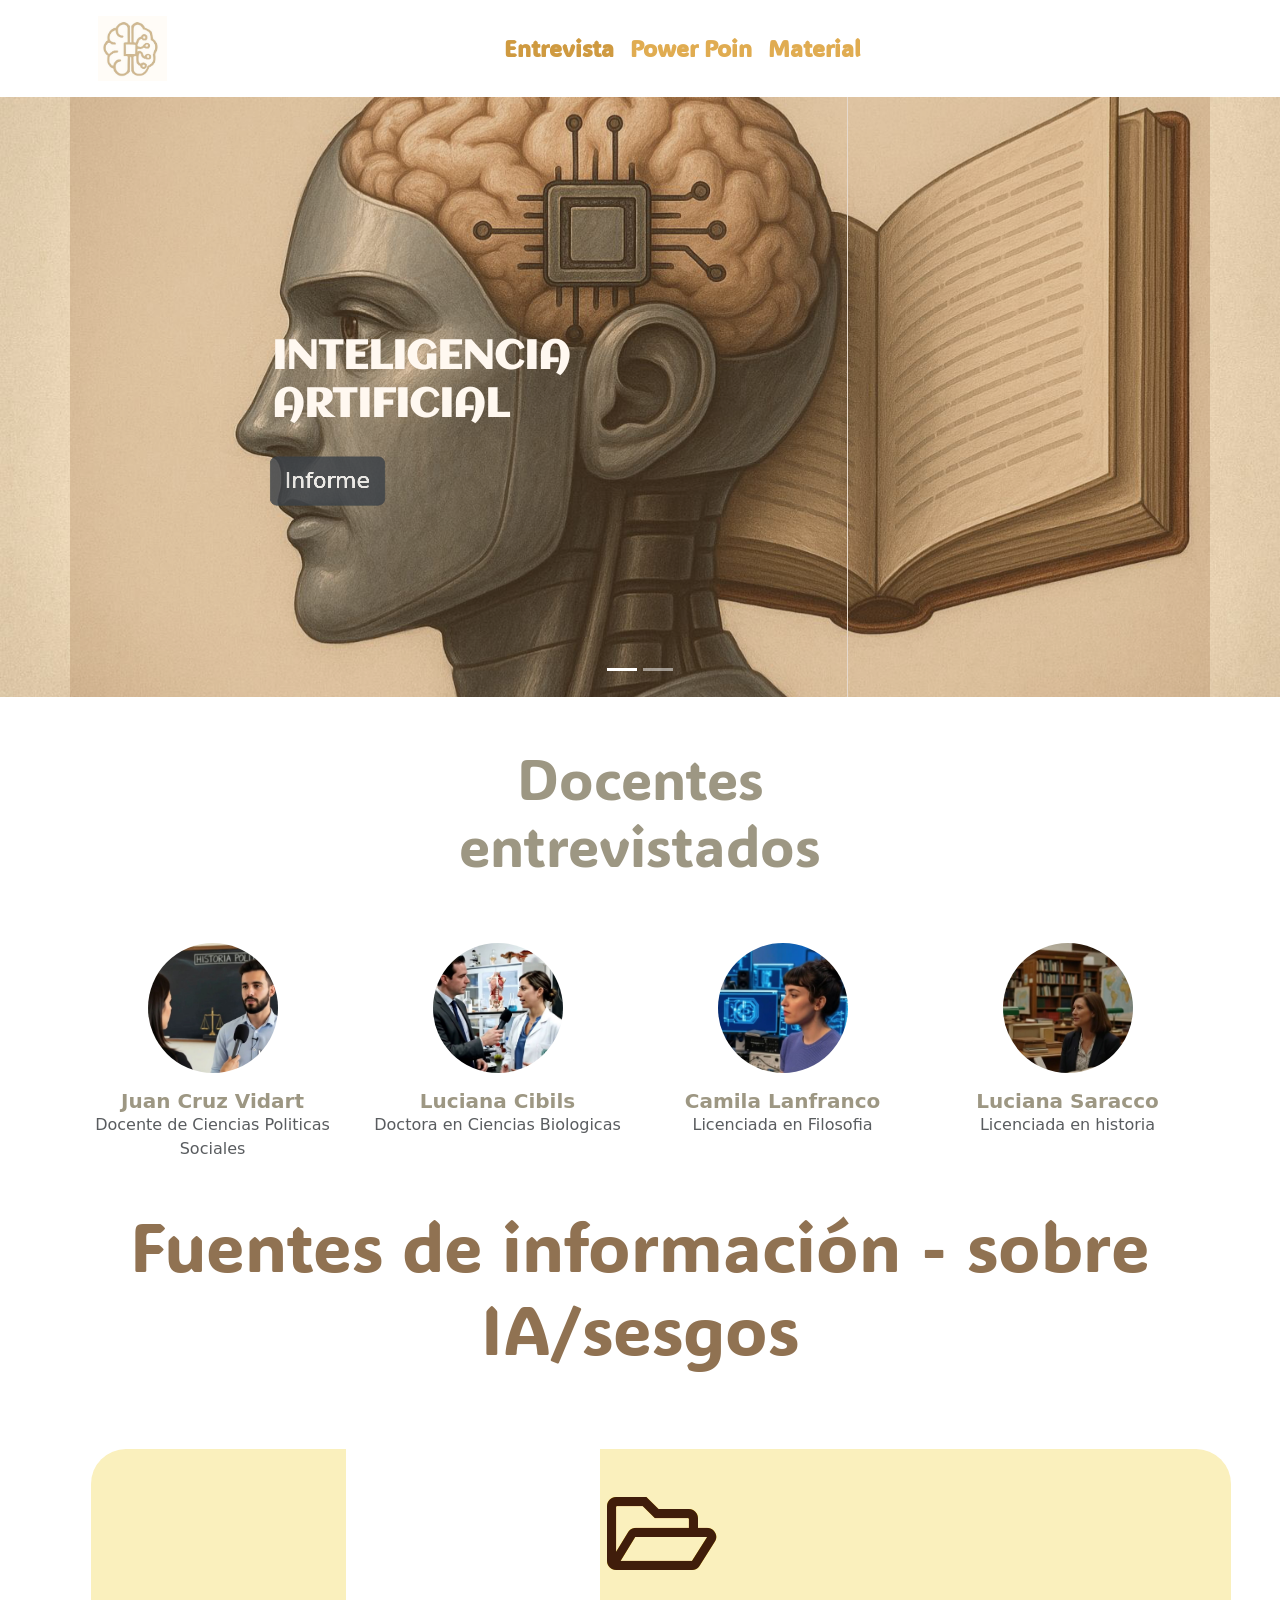
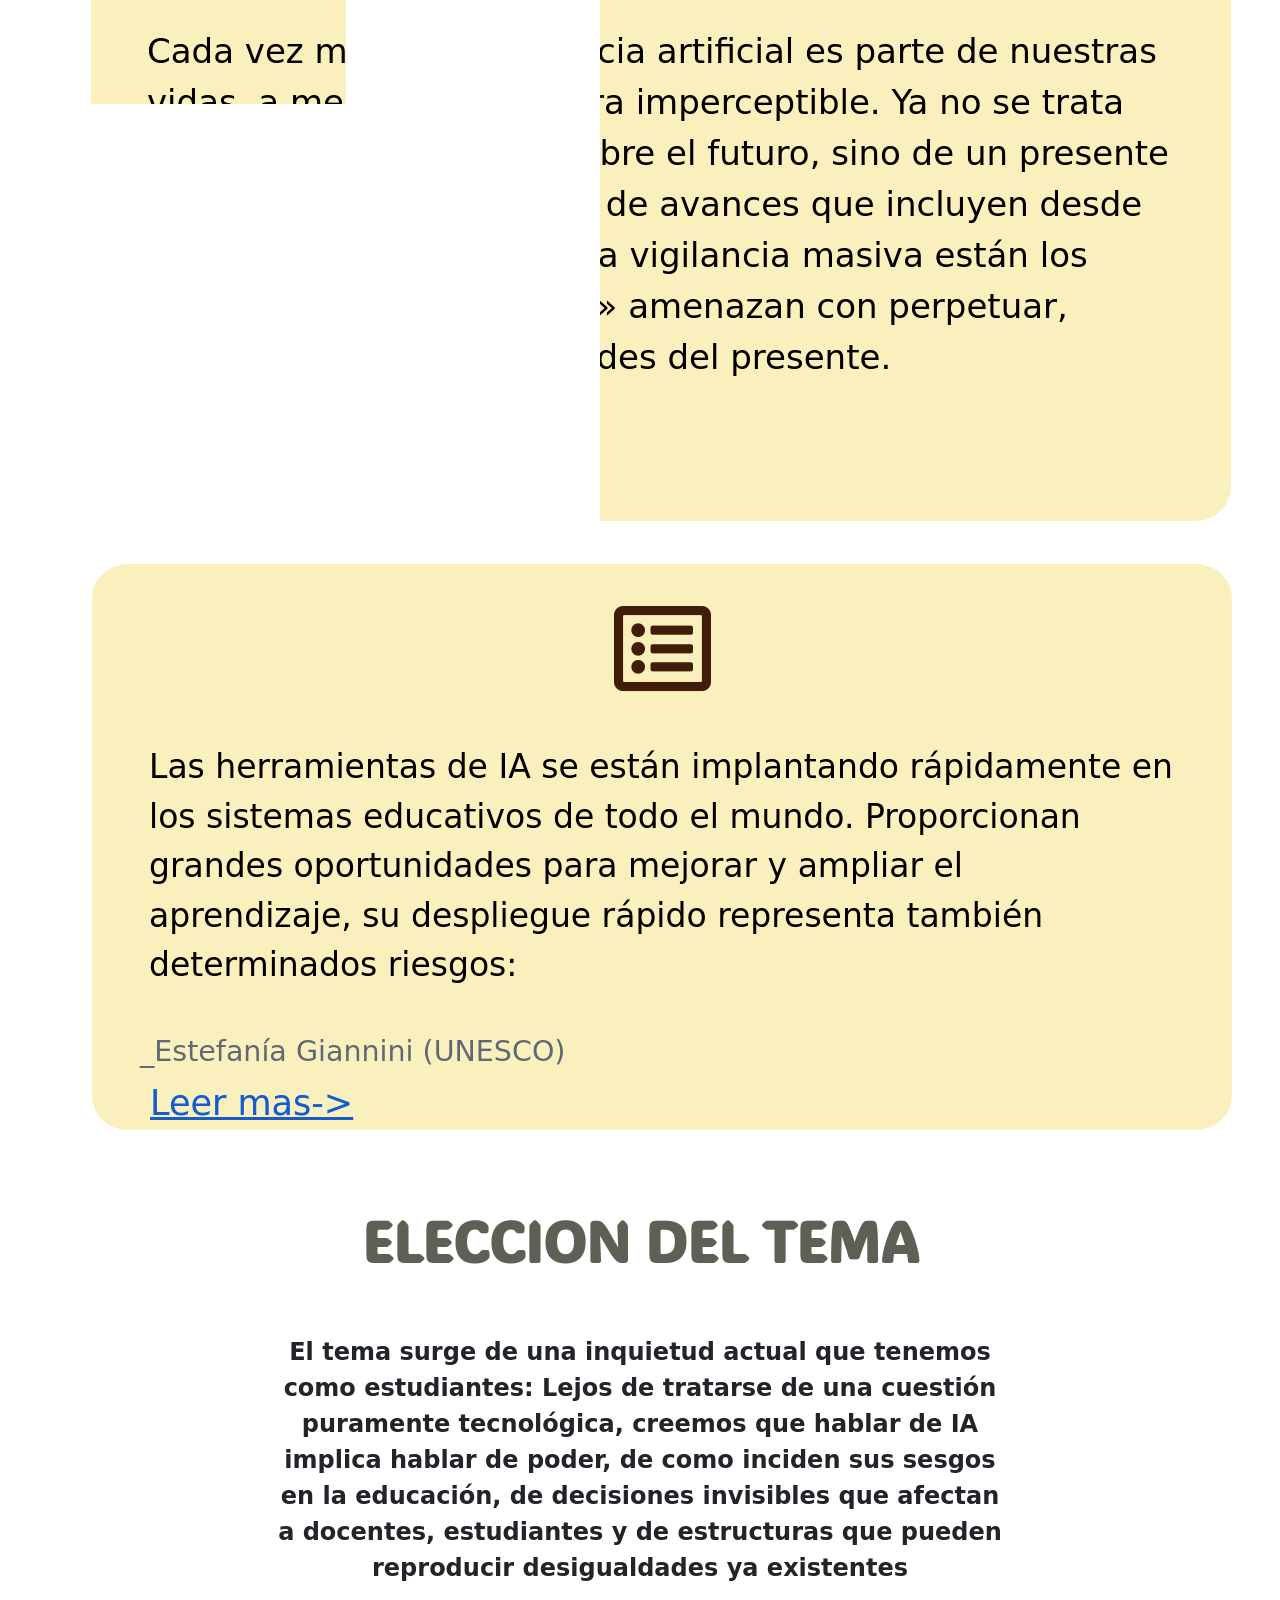
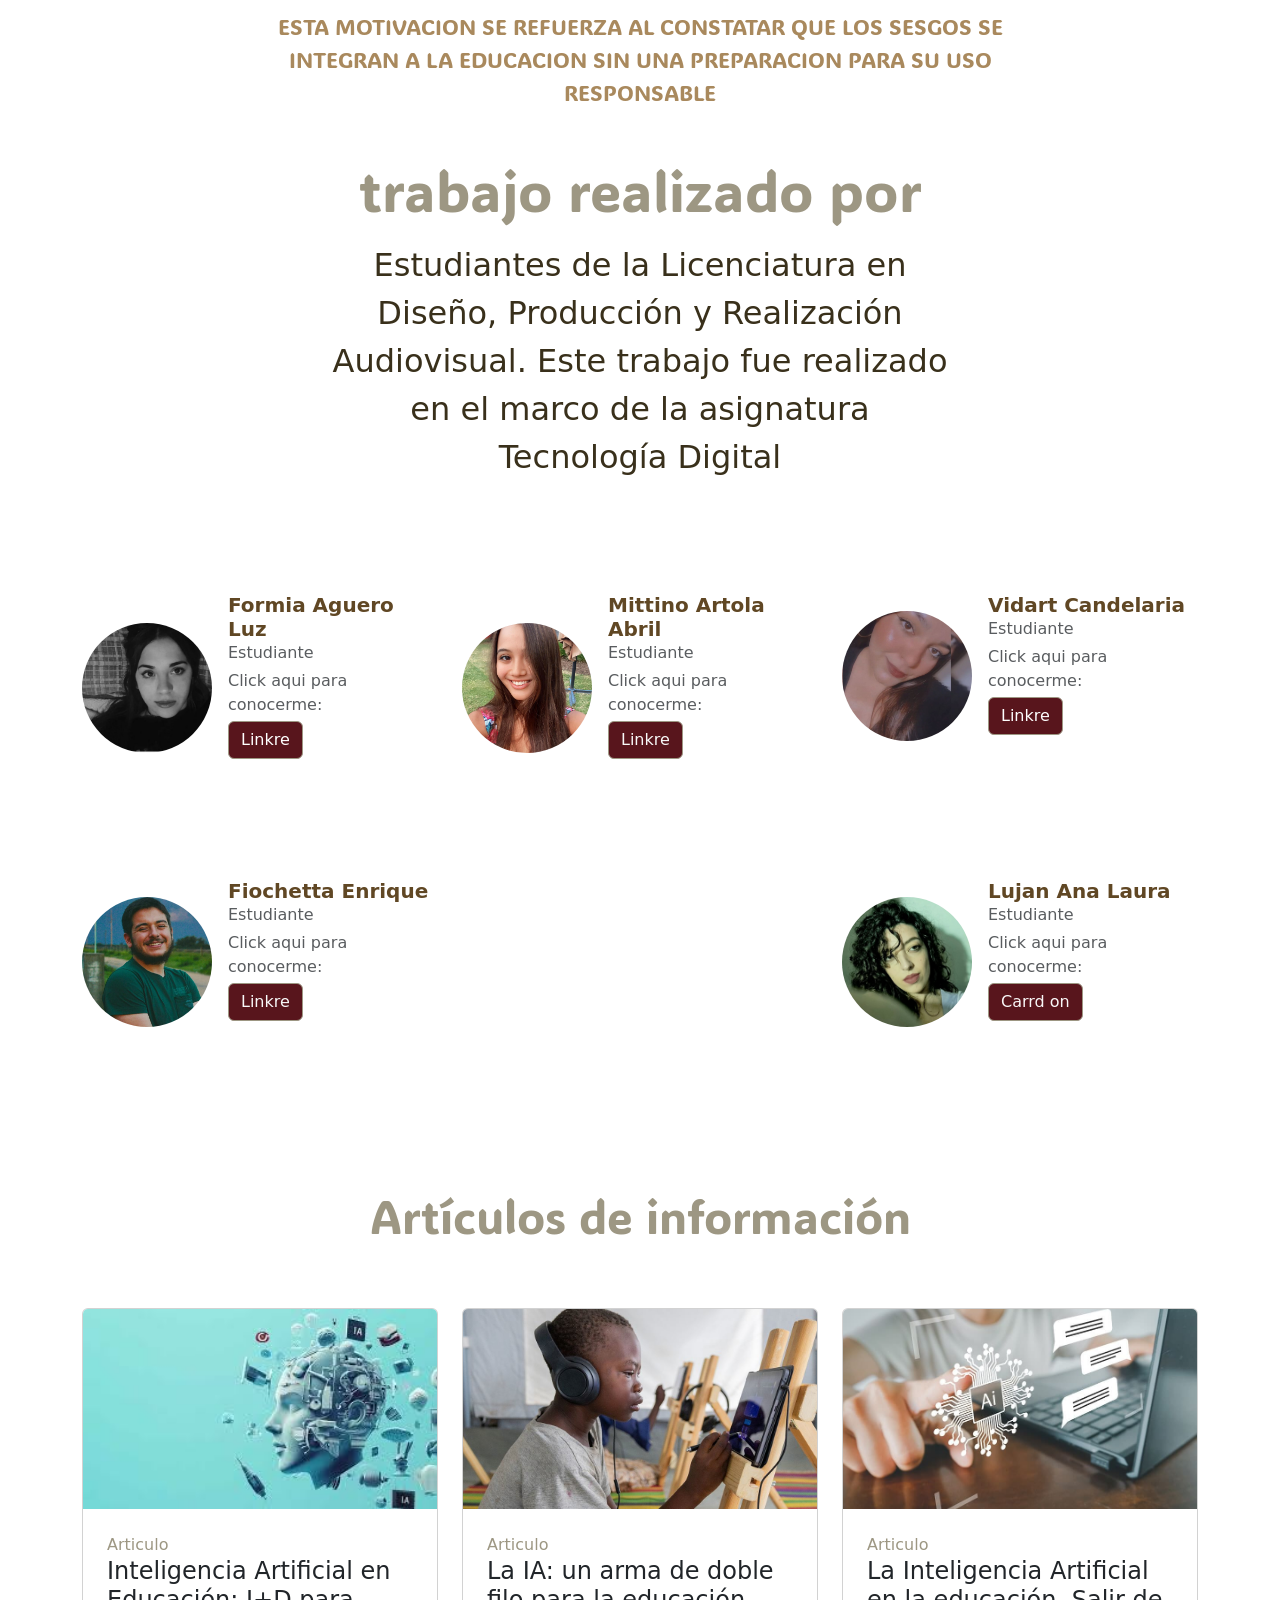
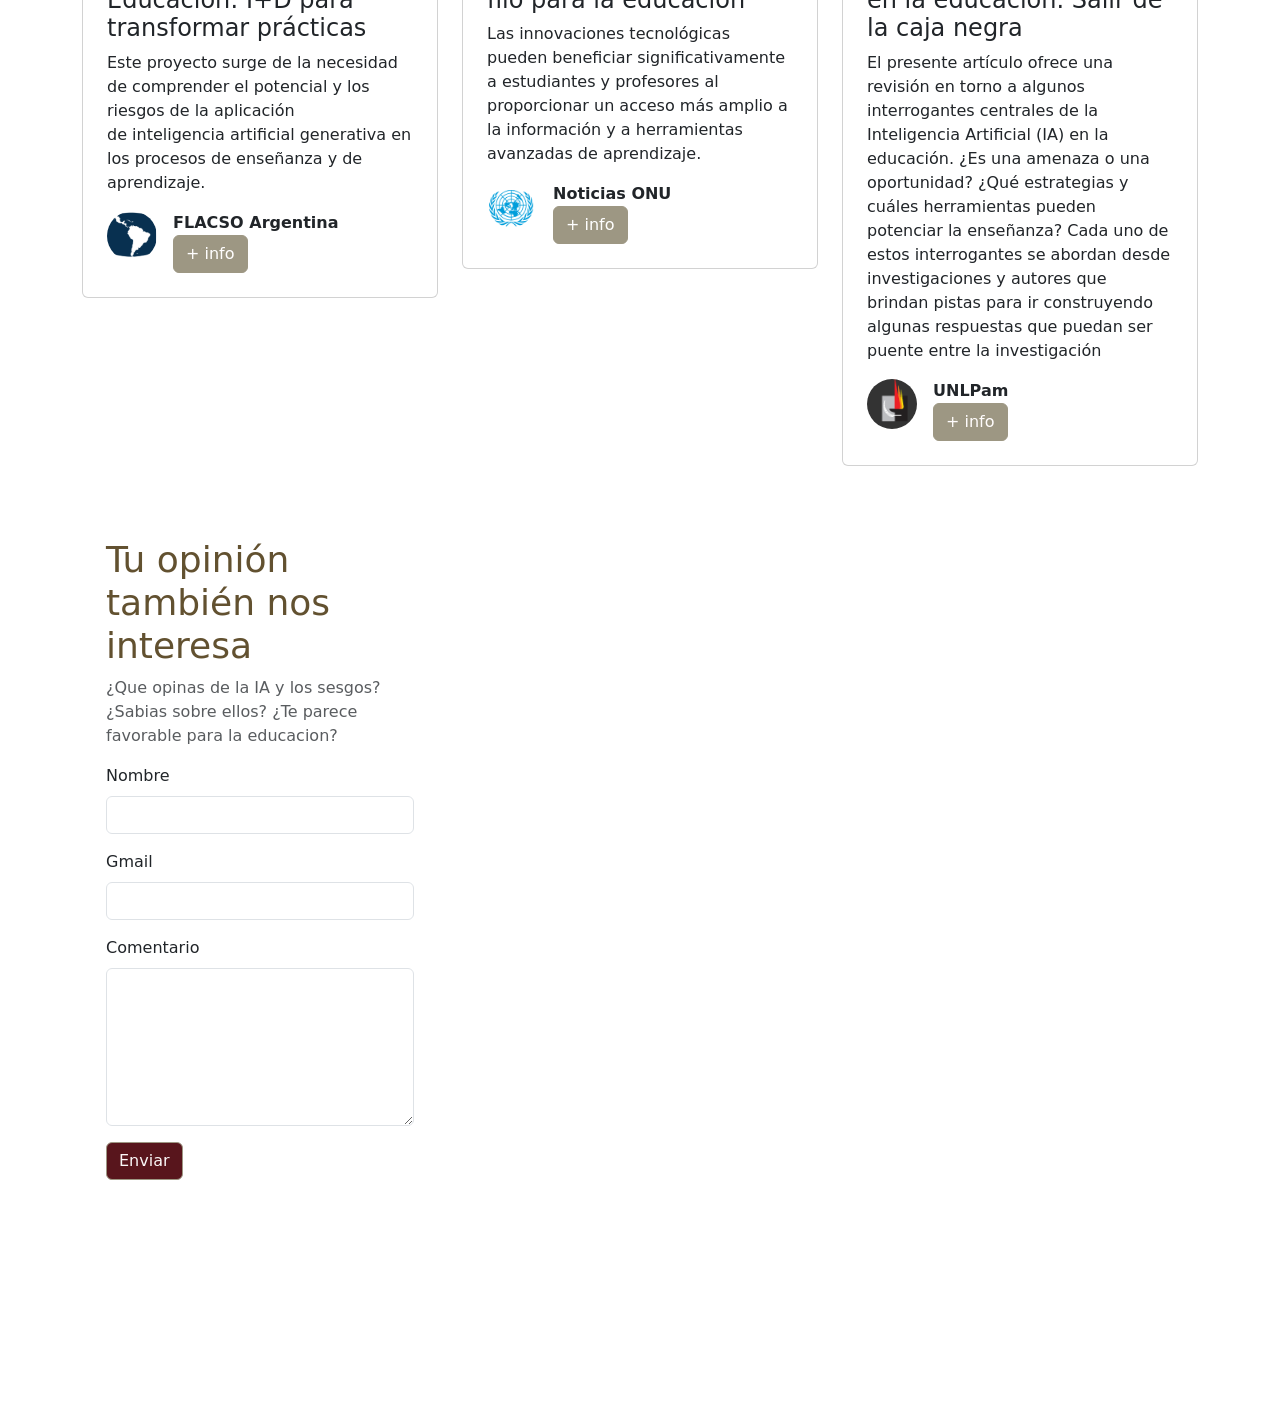
==== index.html @ 2b7a81f4 "Pre entrega 08-09" ====
<!DOCTYPE html>
<html data-bs-theme="light" lang="en" data-bss-forced-theme="light">

<head>
    <meta charset="utf-8">
    <meta name="viewport" content="width=device-width, initial-scale=1.0, shrink-to-fit=no">
    <title>TP FINAL 2</title>
    <link rel="stylesheet" href="assets/bootstrap/css/bootstrap.min.css">
    <link rel="stylesheet" href="https://fonts.googleapis.com/css?family=Aclonica&amp;display=swap">
    <link rel="stylesheet" href="https://fonts.googleapis.com/css?family=Acme&amp;display=swap">
    <link rel="stylesheet" href="https://fonts.googleapis.com/css?family=ADLaM+Display&amp;display=swap">
    <link rel="stylesheet" href="assets/css/Font%20Awesome%205%20Brands.css">
    <link rel="stylesheet" href="assets/css/Font%20Awesome%205%20Free.css">
    <link rel="stylesheet" href="assets/css/Ionicons.css">
    <link rel="stylesheet" href="assets/fonts/fontawesome-all.min.css">
    <link rel="stylesheet" href="assets/css/Hero-Carousel-images.css">
    <link rel="stylesheet" href="assets/css/Navbar-Centered-Links-icons.css">
    <link rel="stylesheet" href="assets/css/Responsive-YouTube-Video-Section-Dark-Centered.css">
    <link rel="stylesheet" href="assets/css/bootstrap/css/bootstrap.min.css">
    <link rel="stylesheet" href="assets/css/fonts/ionicons.min.css">
    <link rel="stylesheet" href="assets/css/css/bs-theme-overrides.css">
    <link rel="stylesheet" href="assets/css/css/Hero-Carousel-images.css">
    <link rel="stylesheet" href="assets/css/css/Navbar-Right-Links-Dark-icons.css">
    <link rel="stylesheet" href="assets/css/css/Responsive-YouTube-Video-Section-Dark-Centered.css">
    <link rel="stylesheet" href="assets/css/fonts/fontawesome-all.min.css">
    <link rel="stylesheet" href="assets/css/Responsive-Youtube-Embed.css">
    <link rel="stylesheet" href="assets/css/Video-Responsive-YouTube-Video-Responsive.css">
</head>

<body>
    <nav class="navbar navbar-expand-md bg-body py-3">
        <div class="container"><a class="navbar-brand d-flex align-items-center" href="#"></a><button data-bs-toggle="collapse" data-bs-target="#navcol-3" class="navbar-toggler"><span class="visually-hidden">Toggle navigation</span><span class="navbar-toggler-icon"></span></button>
            <div class="collapse navbar-collapse" id="navcol-3" style="font-size:23px;"><img src="assets/img/WhatsApp%20Image%202025-07-25%20at%2012.48.37%20AM.jpeg" width="69" height="65">
                <ul class="navbar-nav mx-auto">
                    <li class="nav-item"></li>
                    <li class="nav-item"><a class="nav-link active" href="entrevista.html"><span style="color: rgb(207, 154, 64);font-family: 'ADLaM Display', serif;font-weight: bold;">Entrevista</span></a></li>
                    <li class="nav-item"><a class="nav-link" href="pagina02.html"><span style="color: rgb(224, 172, 81);background-color: rgba(228, 198, 147, 0);font-family: 'ADLaM Display', serif;font-weight: bold;font-size: 23px;">Power Poin</span></a></li>
                    <li class="nav-item"><a class="nav-link" href="pagina01.html"><span style="color: rgb(224, 172, 81);font-family: 'ADLaM Display', serif;font-weight: bold;">Material</span></a></li>
                </ul>
            </div>
        </div>
    </nav>
    <div class="carousel slide" data-bs-ride="carousel" id="carousel-1" style="height:600px;">
        <div class="carousel-inner h-100">
            <div class="carousel-item active h-100"><img class="w-100 d-block w-100 position-absolute h-100 fit-cover" alt="Slide Image" src="assets/img/AAAAAAAAAAAAAAAAAAAAAAAAAAAAA.jpg" style="z-index:-1;">
                <div class="container d-flex flex-column justify-content-center h-100" style="background: rgba(164,117,73,0.27);">
                    <div class="row">
                        <div class="col-md-6 col-xl-4 offset-md-2">
                            <div style="max-width:350px;">
                                <h1 class="display-1 text-uppercase fs-1 fw-bold" style="font-family:Aclonica, sans-serif;font-size:224.88px;width:372px;height:159px;"><br><span style="color:rgb(255, 248, 240);background-color:rgba(69, 46, 45, 0);">INTELIGENCIA ARTIFICIAL</span><br><br></h1><a class="btn btn-dark btn-lg me-2" role="button" href="https://docs.google.com/document/d/1OLNBFLNMv1y5lXxxuSf7ExY5I4pGsrUJT5x9ySaEgMQ/edit?usp=sharing" style="opacity:0.81;filter:brightness(175%);transform:translate(-10px) scale(0.88) skew(0deg);font-size:25px;">Informe</a>
                            </div>
                        </div>
                    </div>
                </div>
            </div>
            <div class="carousel-item h-100"><img class="w-100 d-block w-100 position-absolute h-100 fit-cover" alt="Slide Image" src="assets/img/3a2e9f79-8401-4eeb-bc09-cd34355a4d37.jpg" style="z-index:-1;">
                <div class="container d-flex flex-column justify-content-center h-100">
                    <div class="row">
                        <div class="col-md-6 col-xl-4 offset-md-2">
                            <div style="max-width:350px;">
                                <p class="my-3"></p>
                            </div>
                        </div>
                    </div>
                    <section class="py-4 py-xl-5">
                        <div class="container">
                            <div class="text-center p-4 p-lg-5">
                                <h1 class="fw-bold mb-4"></h1>
                            </div>
                        </div>
                    </section>
                </div>
            </div>
        </div>
        <div><a class="carousel-control-prev" href="#carousel-1" role="button" data-bs-slide="prev"><span></span><span class="visually-hidden">Previous</span></a><a class="carousel-control-next" href="#carousel-1" role="button" data-bs-slide="next"><span></span><span class="visually-hidden">Next</span></a></div>
        <div class="carousel-indicators"><button type="button" data-bs-target="#carousel-1" data-bs-slide-to="0" class="active"></button> <button type="button" data-bs-target="#carousel-1" data-bs-slide-to="1"></button></div>
    </div>
    <div class="container py-4 py-xl-5">
        <div class="row mb-4 mb-lg-5">
            <div class="col-md-8 col-xl-6 text-center mx-auto">
                <h2 style="font-size:43px;font-family:'ADLaM Display', serif;"><span style="color: rgb(157, 151, 131);font-size: 56px;">Docentes entrevistados</span></h2>
                <p class="w-lg-50"></p>
            </div>
        </div>
        <div class="row gy-4 row-cols-2 row-cols-md-4">
            <div class="col">
                <div class="card border-0 shadow-none">
                    <div class="card-body text-center d-flex flex-column align-items-center p-0"><img class="rounded-circle mb-3 fit-cover" width="130" height="130" src="assets/img/WhatsApp%20Image%202025-06-17%20at%204.28.42%20PM.jpeg">
                        <h5 class="fw-bold text-primary card-title mb-0">Juan Cruz Vidart</h5>
                        <p class="text-muted card-text mb-2">Docente de Ciencias Politicas Sociales</p>
                    </div>
                </div>
            </div>
            <div class="col">
                <div class="card border-0 shadow-none">
                    <div class="card-body text-center d-flex flex-column align-items-center p-0"><img class="rounded-circle mb-3 fit-cover" width="130" height="130" src="assets/img/WhatsApp%20Image%202025-06-17%20at%204.28.42%20PM%20(1).jpeg" style="margin-bottom:46px;margin-right:0px;padding-right:0px;padding-bottom:0px;">
                        <h5 class="fw-bold text-primary card-title mb-0">Luciana Cibils</h5>
                        <p class="text-muted card-text mb-2">Doctora en Ciencias Biologicas</p>
                    </div>
                </div>
            </div>
            <div class="col">
                <div class="card border-0 shadow-none">
                    <div class="card-body text-center d-flex flex-column align-items-center p-0"><img class="rounded-circle mb-3 fit-cover" width="130" height="130" src="assets/img/WhatsApp%20Image%202025-06-17%20at%204.28.43%20PM.jpeg">
                        <h5 class="fw-bold text-primary card-title mb-0">Camila Lanfranco</h5>
                        <p class="text-muted card-text mb-2">Licenciada en Filosofia</p>
                    </div>
                </div>
            </div>
            <div class="col">
                <div class="card border-0 shadow-none">
                    <div class="card-body text-center d-flex flex-column align-items-center p-0"><img class="rounded-circle mb-3 fit-cover" width="130" height="130" src="assets/img/WhatsApp%20Image%202025-06-17%20at%204.28.43%20PM%20(1).jpeg">
                        <h5 class="fw-bold text-primary card-title mb-0">Luciana Saracco</h5>
                        <p class="text-muted card-text mb-2">Licenciada en historia</p>
                    </div>
                </div>
            </div>
        </div>
        <h1 style="text-align: center;font-family: 'ADLaM Display', serif;margin-bottom: 10px;margin-top: 35px;"><span style="color: rgb(144, 114, 82);background-color: rgba(173, 109, 63, 0);font-size: 69px;">Fuentes de información - sobre IA/sesgos</span></h1>
    </div>
    <div class="container">
        <div class="row" style="border-radius: -1px;border-width: 0px;">
            <div class="col-xxl-5" style="background: #c6b894;border-radius: 35px;border-width: 1px;margin: 21px;filter: contrast(200%) grayscale(30%);backdrop-filter: hue-rotate(0deg) saturate(2%);"><i class="far fa-folder-open text-warning-emphasis d-md-flex justify-content-md-center" style="font-size: 97px;color: var(--bs-primary);border-width: 0px;border-radius: 0px;margin: 36px;padding: 0px;"></i>
                <p class="text-start" style="text-align: center;font-size: 34px;margin: 44px;color: var(--bs-primary-text-emphasis);">Cada vez más, la inteligencia artificial es parte de nuestras vidas, a menudo de manera imperceptible. Ya no se trata de utopías tecnológicas sobre el futuro, sino de un presente muy concreto. Pero detrás de avances que incluyen desde diagnósticos médicos hasta vigilancia masiva están los algoritmos, cuyos «sesgos» amenazan con perpetuar, profundizar las desigualdades del presente.&nbsp;</p>
                <h1 style="font-size: 28.2px;"><span style="color: rgb(108, 117, 125);padding: 36px;">_Enzo Ferrete</span></h1><a href="https://static.nuso.org/media/articles/downloads/1.TC_Ferrante_294.pdf" target="_blank" style="font-size: 35px;margin: 46px;">Leer mas-&gt;</a>
            </div>
            <div class="col-md-6 col-xl-12 col-xxl-5" style="background: #c6b894;border-radius: 35px;margin: 22px;filter: contrast(200%) grayscale(30%);"><i class="far fa-list-alt text-warning-emphasis border-warning d-md-flex justify-content-md-center" style="font-size: 97px;margin: 36px;color: #000000;"></i>
                <p class="text-start" style="text-align: center;font-size: 33px;margin: 45px;color: var(--bs-primary-text-emphasis);">Las herramientas de IA se están implantando rápidamente en los sistemas educativos de todo el mundo. Proporcionan grandes oportunidades para mejorar y ampliar el aprendizaje, su despliegue rápido representa también determinados riesgos:&nbsp;</p>
                <h1 style="font-size:15.52px;"><span style="color: rgb(108, 117, 125);font-size: 28.52px;margin: 36px;">_Estefanía Giannini (UNESCO)</span></h1><a href="https://www.unesco.org/es/articles/el-uso-de-la-ia-en-la-educacion-decidir-el-futuro-que-queremos" target="_blank" style="margin: 46px;font-size: 35px;">Leer mas-&gt;</a>
            </div>
        </div>
    </div>
    <section class="py-4 py-xl-5">
        <div class="container h-100">
            <div class="row h-100">
                <div class="col-md-10 col-xl-8 text-center d-flex d-sm-flex d-md-flex justify-content-center align-items-center mx-auto justify-content-md-start align-items-md-center justify-content-xl-center">
                    <div>
                        <h2 class="text-uppercase fw-bold mb-3" style="font-family: Acme, sans-serif;font-size: 69px;"><span style="color: rgb(95, 95, 85);font-size: 56px;font-family: 'ADLaM Display', serif;">eleccion del tema</span></h2>
                        <p class="mb-4" style="font-size: 24px;"><br><strong>El tema surge de una inquietud actual que tenemos como estudiantes: Lejos de tratarse de una cuestión puramente tecnológica, creemos que hablar de IA implica hablar de poder, de como inciden sus sesgos en la educación, de decisiones invisibles que afectan a docentes, estudiantes y de estructuras que pueden reproducir desigualdades ya existentes</strong></p><span style="color: rgb(169, 137, 93);font-size: 22px;font-family: 'ADLaM Display', serif;">ESTA MOTIVACION SE REFUERZA AL CONSTATAR QUE LOS SESGOS SE INTEGRAN A LA EDUCACION SIN UNA PREPARACION PARA SU USO RESPONSABLE</span>
                    </div>
                </div>
            </div>
        </div>
    </section>
    <div class="row mb-5">
        <div class="col-md-8 col-xl-6 text-center mx-auto">
            <h2 style="font-family:'ADLaM Display', serif;font-size:43px;"><span style="color: rgb(157, 151, 131);font-size: 56px;">trabajo realizado por</span></h2>
            <p class="w-lg-50"></p>
            <p style="font-size:25px;"><span style="color: rgb(57, 48, 27);font-size: 32px;">Estudiantes de la Licenciatura en Diseño, Producción y Realización Audiovisual. Este trabajo fue realizado en el marco de la asignatura Tecnología Digital</span></p>
        </div>
    </div>
    <div class="container py-4 py-xl-5">
        <div class="row gy-4 row-cols-1 row-cols-md-2 row-cols-lg-3">
            <div class="col">
                <div class="card border-0 shadow-none">
                    <div class="card-body d-flex align-items-center p-0"><img class="rounded-circle flex-shrink-0 me-3 fit-cover" width="130" height="130" src="assets/img/luli.jpg">
                        <div>
                            <h5 class="fw-bold text-primary mb-0"><span style="color:rgb(96, 71, 36);">Formia Aguero Luz</span></h5>
                            <p class="text-muted mb-1">Estudiante&nbsp;</p>
                            <p class="text-muted mb-1">Click aqui para conocerme:</p><a class="btn btn-primary" role="button" href="https://linktr.ee/luliformia" style="background: var(--bs-danger-text-emphasis);"><span style="color: rgb(255, 255, 255);">Linkre</span></a>
                            <ul class="list-inline fs-6 text-muted w-100 mb-0">
                                <li class="list-inline-item text-center list-inline-item">
                                    <div class="d-flex flex-column align-items-center"><a href="#"></a></div>
                                </li>
                                <li class="list-inline-item text-center list-inline-item">
                                    <div class="d-flex flex-column align-items-center"><a href="https://linktr.ee/luliformia"></a></div>
                                </li>
                            </ul>
                        </div>
                    </div>
                </div>
            </div>
            <div class="col">
                <div class="card border-0 shadow-none">
                    <div class="card-body d-flex align-items-center p-0"><img class="rounded-circle flex-shrink-0 me-3 fit-cover" width="130" height="130" src="assets/img/abril.jpg">
                        <div>
                            <h5 class="fw-bold text-primary mb-0"><span style="color:rgb(96, 71, 36);">Mittino Artola Abril</span></h5>
                            <p class="text-muted mb-1">Estudiante</p>
                            <p class="text-muted mb-1">Click aqui para conocerme:</p><a class="btn btn-primary" role="button" href="https://linktr.ee/abrill_mittino7?utm_source=linktree_admin_share" style="background: var(--bs-danger-text-emphasis);"><span style="color: rgb(248, 248, 248);">Linkre</span></a>
                            <ul class="list-inline fs-6 text-muted w-100 mb-0">
                                <li class="list-inline-item text-center list-inline-item">
                                    <div class="d-flex flex-column align-items-center"><a href="#"></a></div>
                                </li>
                                <li class="list-inline-item text-center list-inline-item">
                                    <div class="d-flex flex-column align-items-center"><a href="https://linktr.ee/abrill_mittino7?utm_source=linktree_admin_share"></a></div>
                                </li>
                            </ul>
                        </div>
                    </div>
                </div>
            </div>
            <div class="col">
                <div class="card border-0 shadow-none">
                    <div class="card-body d-flex align-items-center p-0"><img class="rounded-circle flex-shrink-0 me-3 fit-cover" width="130" height="130" src="assets/img/cande.jpg">
                        <div>
                            <h5 class="fw-bold text-primary mb-0"><span style="color:rgb(96, 71, 36);">Vidart Candelaria</span></h5>
                            <p class="text-muted mb-1">Estudiante</p>
                            <p class="text-muted mb-1">Click aqui para conocerme:</p><a class="btn btn-primary" role="button" style="background: var(--bs-danger-text-emphasis);" href="https://linktr.ee/candelariavidart?utm_source=linktree_profile_share&amp;ltsid=ea9c7f1e-40ac-4e92-9f09-2933643c0a35"><span style="color: rgb(254, 254, 254); background-color: rgba(252, 252, 252, 0);">Linkre</span></a>
                            <ul class="list-inline fs-6 text-muted w-100 mb-0">
                                <li class="list-inline-item text-center list-inline-item">
                                    <div class="d-flex flex-column align-items-center"><a href="#"></a></div>
                                </li>
                                <li class="list-inline-item text-center list-inline-item">
                                    <div class="d-flex flex-column align-items-center"><a href="https://linktr.ee/candelariavidart?utm_source=linktree_profile_share&amp;ltsid=ea9c7f1e-40ac-4e92-9f09-2933643c0a35"></a></div>
                                </li>
                            </ul>
                        </div>
                    </div>
                </div>
            </div>
        </div>
    </div>
    <div class="container py-4 py-xl-5">
        <div class="row gy-4 row-cols-1 row-cols-md-2 row-cols-lg-3">
            <div class="col">
                <div class="card border-0 shadow-none">
                    <div class="card-body d-flex align-items-center p-0"><img class="rounded-circle flex-shrink-0 me-3 fit-cover" width="130" height="130" src="assets/img/kike.jpg">
                        <div>
                            <h5 class="fw-bold text-primary mb-0"><span style="color:rgb(96, 71, 36);">Fiochetta Enrique</span></h5>
                            <p class="text-muted mb-1">Estudiante</p>
                            <p class="text-muted mb-1">Click aqui para conocerme:</p><a class="btn btn-primary" role="button" style="background: var(--bs-danger-text-emphasis);" href="https://linktr.ee/kikoteshow"><span style="color: rgb(248, 248, 248);">Linkre</span></a>
                            <ul class="list-inline fs-6 text-muted w-100 mb-0">
                                <li class="list-inline-item text-center list-inline-item">
                                    <div class="d-flex flex-column align-items-center"><a href="#"></a></div>
                                </li>
                                <li class="list-inline-item text-center list-inline-item">
                                    <div class="d-flex flex-column align-items-center"><a href="#https://www.instagram.com/kikefiocchetta?utm_source=ig_web_button_share_sheet&amp;igsh=Nmd1cGhybTQ3cHQx"></a></div>
                                </li>
                            </ul>
                        </div>
                    </div>
                </div>
            </div>
            <div class="col">
                <div class="card border-0 shadow-none"></div>
            </div>
            <div class="col">
                <div class="card border-0 shadow-none">
                    <div class="card-body d-flex align-items-center p-0"><img class="rounded-circle flex-shrink-0 me-3 fit-cover" width="130" height="130" src="assets/img/ana.jpg">
                        <div>
                            <h5 class="fw-bold text-primary mb-0"><span style="color:rgb(96, 71, 36);">Lujan Ana Laura</span></h5>
                            <p class="text-muted mb-1">Estudiante</p>
                            <p class="text-muted mb-1">Click aqui para conocerme:</p><a class="btn btn-primary" role="button" href="https://lujannn.carrd.co/" style="background: var(--bs-danger-text-emphasis);"><span style="color: rgb(249, 247, 247); background-color: rgb(88, 21, 28);">Carrd on</span></a>
                            <ul class="list-inline fs-6 text-muted w-100 mb-0">
                                <li class="list-inline-item text-center list-inline-item">
                                    <div class="d-flex flex-column align-items-center"><a href="#"></a></div>
                                </li>
                                <li class="list-inline-item text-center list-inline-item">
                                    <div class="d-flex flex-column align-items-center"><a href="https://lujannn.carrd.co/"></a></div>
                                </li>
                            </ul>
                        </div>
                    </div>
                </div>
            </div>
        </div>
    </div>
    <section class="position-relative py-4 py-xl-5">
        <div class="container py-4 py-xl-5">
            <div class="row mb-5">
                <div class="col-md-8 col-xl-6 text-center mx-auto">
                    <h2 style="font-family: 'ADLaM Display', serif;font-size: 46px;color: var(--bs-primary);">Artículos de información</h2>
                    <p class="w-lg-50"></p>
                </div>
            </div>
            <div class="row gy-4 row-cols-1 row-cols-md-2 row-cols-xl-3">
                <div class="col">
                    <div class="card"><img class="card-img-top w-100 d-block fit-cover" style="height: 200px;" src="assets/img/images%20(1).jpg">
                        <div class="card-body p-4">
                            <p class="text-primary card-text mb-0">Articulo</p>
                            <h4 class="card-title">Inteligencia Artificial en Educación: I+D para transformar prácticas</h4>
                            <p class="card-text">Este proyecto surge de la necesidad de comprender el potencial y los riesgos de la aplicación de&nbsp;inteligencia artificial generativa en los procesos de enseñanza y de aprendizaje.</p>
                            <div class="d-flex"><img class="rounded-circle flex-shrink-0 me-3 fit-cover" width="50" height="50" src="assets/img/Captura.png">
                                <div>
                                    <p class="fw-bold mb-0">FLACSO Argentina</p><a class="btn btn-primary" role="button" href="https://www.flacso.org.ar/investigaciones/inteligencia-artificial-en-educacion-id-para-transformar-practicas/" style="color: rgb(255,254,254);">+ info</a>
                                    <p class="text-muted mb-0"></p>
                                </div>
                            </div>
                        </div>
                    </div>
                </div>
                <div class="col">
                    <div class="card"><img class="card-img-top w-100 d-block fit-cover" style="height: 200px;" src="assets/img/image1170x530cropped.jpg">
                        <div class="card-body p-4">
                            <p class="text-primary card-text mb-0">Articulo</p>
                            <h4 class="card-title">La IA: un arma de doble filo para la educación</h4>
                            <p class="card-text">Las innovaciones tecnológicas pueden beneficiar significativamente a estudiantes y profesores al proporcionar un acceso más amplio a la información y a herramientas avanzadas de aprendizaje.</p>
                            <div class="d-flex"><img class="rounded-circle flex-shrink-0 me-3 fit-cover" width="50" height="50" src="assets/img/Captura-1.png">
                                <div>
                                    <p class="fw-bold mb-0">Noticias ONU</p><a class="btn btn-primary" role="button" href="https://news.un.org/es/story/2025/01/1535981" style="color: rgb(255,255,255);">+ info</a>
                                </div>
                            </div>
                        </div>
                    </div>
                </div>
                <div class="col">
                    <div class="card"><img class="card-img-top w-100 d-block fit-cover" style="height: 200px;" src="assets/img/Laptop-IA.jpg">
                        <div class="card-body p-4">
                            <p class="text-primary card-text mb-0">Articulo</p>
                            <h4 class="card-title">La Inteligencia Artificial en la educación. Salir de la caja negra</h4>
                            <p class="card-text">El presente artículo ofrece una revisión en torno a algunos interrogantes centrales de la Inteligencia Artificial (IA) en la educación. ¿Es una amenaza o una oportunidad? ¿Qué estrategias y cuáles herramientas pueden potenciar la enseñanza? Cada uno de estos interrogantes se abordan desde investigaciones y autores que brindan pistas para ir construyendo algunas respuestas que puedan ser puente entre la investigación</p>
                            <div class="d-flex"><img class="rounded-circle flex-shrink-0 me-3 fit-cover" width="50" height="50" src="assets/img/Captura2.png">
                                <div>
                                    <p class="fw-bold mb-0">UNLPam</p><a class="btn btn-primary" role="button" style="color: rgb(255,252,252);" href="https://cerac.unlpam.edu.ar/index.php/els/article/view/8569">+ info</a>
                                </div>
                            </div>
                        </div>
                    </div>
                </div>
            </div>
        </div>
        <div class="container position-relative">
            <div class="row">
                <div class="col-md-6 col-xl-4">
                    <div>
                        <form class="p-3 p-xl-4" method="post">
                            <h4 style="font-size: 36px;"><span style="color: rgb(98, 81, 48);">Tu opinión también&nbsp;nos interesa</span></h4>
                            <p class="text-muted">¿Que opinas de la IA y los sesgos? ¿Sabias sobre ellos? ¿Te parece favorable para la educacion?</p>
                            <div class="mb-3"><label class="form-label" for="name">Nombre</label><input class="form-control" type="text" id="name" name="name"></div>
                            <div class="mb-3"><label class="form-label" for="email">Gmail</label><input class="form-control" type="email" id="email" name="email"></div>
                            <div class="mb-3"><label class="form-label" for="message">Comentario</label><textarea class="form-control" id="message" name="message" rows="6"></textarea></div>
                            <div class="mb-3"><a class="btn btn-primary" role="button" href="#https://mail.google.com/mail/" style="background: var(--bs-danger-text-emphasis);"><span style="color: rgb(251, 248, 248);">Enviar</span></a></div>
                        </form>
                    </div>
                </div>
            </div>
        </div>
    </section>
    <p style="text-align: center;font-size: 26px;"><br><br><br></p>
    <script src="assets/bootstrap/js/bootstrap.min.js"></script>
    <script src="assets/js/bootstrap.min.js"></script>
</body>

</html>
---- assets/css/Hero-Carousel-images.css ----
.fit-cover {
  object-fit: cover;
}
---- assets/css/Navbar-Centered-Links-icons.css ----
.bs-icon {
  --bs-icon-size: .75rem;
  display: flex;
  flex-shrink: 0;
  justify-content: center;
  align-items: center;
  font-size: var(--bs-icon-size);
  width: calc(var(--bs-icon-size) * 2);
  height: calc(var(--bs-icon-size) * 2);
  color: var(--bs-primary);
}

.bs-icon-xs {
  --bs-icon-size: 1rem;
  width: calc(var(--bs-icon-size) * 1.5);
  height: calc(var(--bs-icon-size) * 1.5);
}

.bs-icon-sm {
  --bs-icon-size: 1rem;
}

.bs-icon-md {
  --bs-icon-size: 1.5rem;
}

.bs-icon-lg {
  --bs-icon-size: 2rem;
}

.bs-icon-xl {
  --bs-icon-size: 2.5rem;
}

.bs-icon.bs-icon-primary {
  color: var(--bs-white);
  background: var(--bs-primary);
}

.bs-icon.bs-icon-primary-light {
  color: var(--bs-primary);
  background: rgba(var(--bs-primary-rgb), .2);
}

.bs-icon.bs-icon-semi-white {
  color: var(--bs-primary);
  background: rgba(255, 255, 255, .5);
}

.bs-icon.bs-icon-rounded {
  border-radius: .5rem;
}

.bs-icon.bs-icon-circle {
  border-radius: 50%;
}
---- assets/css/Responsive-YouTube-Video-Section-Dark-Centered.css ----
.clean-block.dark {
  background-color: #222425;
}

.clean-block {
  background-color: #222425;
}

.videoWrapper {
  position: relative;
  padding-bottom: 56.25%;
  height: 0;
}

.videoWrapper iframe {
  position: absolute;
  top: 0;
  left: 0;
  width: 100%;
  height: 100%;
}
---- assets/css/css/bs-theme-overrides.css ----
:root, [data-bs-theme=light] {
  --bs-primary: #9d9783;
  --bs-primary-rgb: 157,151,131;
  --bs-primary-text-emphasis: #3F3C34;
  --bs-primary-bg-subtle: #EBEAE6;
  --bs-primary-border-subtle: #D8D5CD;
  --bs-link-color: #0d6efd;
  --bs-link-color-rgb: 13,110,253;
  --bs-focus-ring-color: rgb(1,3,7);
}

.btn-primary {
  --bs-btn-color: #000000;
  --bs-btn-bg: #9d9783;
  --bs-btn-border-color: #9d9783;
  --bs-btn-hover-color: #000000;
  --bs-btn-hover-bg: #ACA796;
  --bs-btn-hover-border-color: #A7A18F;
  --bs-btn-focus-shadow-rgb: 24,23,20;
  --bs-btn-active-color: #000000;
  --bs-btn-active-bg: #B1AC9C;
  --bs-btn-active-border-color: #A7A18F;
  --bs-btn-disabled-color: #000000;
  --bs-btn-disabled-bg: #9d9783;
  --bs-btn-disabled-border-color: #9d9783;
}

.btn-outline-primary {
  --bs-btn-color: #9d9783;
  --bs-btn-border-color: #9d9783;
  --bs-btn-focus-shadow-rgb: 157,151,131;
  --bs-btn-hover-color: #000000;
  --bs-btn-hover-bg: #9d9783;
  --bs-btn-hover-border-color: #9d9783;
  --bs-btn-active-color: #000000;
  --bs-btn-active-bg: #9d9783;
  --bs-btn-active-border-color: #9d9783;
  --bs-btn-disabled-color: #9d9783;
  --bs-btn-disabled-bg: transparent;
  --bs-btn-disabled-border-color: #9d9783;
}
---- assets/css/css/Hero-Carousel-images.css ----
.fit-cover {
  object-fit: cover;
}

.container {
}
---- assets/css/css/Navbar-Right-Links-Dark-icons.css ----
.bs-icon {
  --bs-icon-size: .75rem;
  display: flex;
  flex-shrink: 0;
  justify-content: center;
  align-items: center;
  font-size: var(--bs-icon-size);
  width: calc(var(--bs-icon-size) * 2);
  height: calc(var(--bs-icon-size) * 2);
  color: var(--bs-primary);
}

.bs-icon-xs {
  --bs-icon-size: 1rem;
  width: calc(var(--bs-icon-size) * 1.5);
  height: calc(var(--bs-icon-size) * 1.5);
}

.bs-icon-sm {
  --bs-icon-size: 1rem;
}

.bs-icon-md {
  --bs-icon-size: 1.5rem;
}

.bs-icon-lg {
  --bs-icon-size: 2rem;
}

.bs-icon-xl {
  --bs-icon-size: 2.5rem;
}

.bs-icon.bs-icon-primary {
  color: var(--bs-white);
  background: var(--bs-primary);
}

.bs-icon.bs-icon-primary-light {
  color: var(--bs-primary);
  background: rgba(var(--bs-primary-rgb), .2);
}

.bs-icon.bs-icon-semi-white {
  color: var(--bs-primary);
  background: rgba(255, 255, 255, .5);
}

.bs-icon.bs-icon-rounded {
  border-radius: .5rem;
}

.bs-icon.bs-icon-circle {
  border-radius: 50%;
}
---- assets/css/css/Responsive-YouTube-Video-Section-Dark-Centered.css ----
.clean-block.dark {
  background-color: #222425;
}

.clean-block {
  background-color: #222425;
}

.videoWrapper {
  position: relative;
  padding-bottom: 56.25%;
  height: 0;
}

.videoWrapper iframe {
  position: absolute;
  top: 0;
  left: 0;
  width: 100%;
  height: 100%;
}
---- assets/css/Responsive-Youtube-Embed.css ----
.video-container {
  position: relative;
  padding-bottom: 56.25%;
  padding-top: 0;
  height: 0;
  overflow: hidden;
}

.video-container iframe, .video-container object, .video-container embed {
  position: absolute;
  top: 0;
  left: 0;
  width: 100%;
  height: 100%;
}
---- assets/css/Video-Responsive-YouTube-Video-Responsive.css ----
.video-container {
  position: relative;
  padding-bottom: 56%;
  padding-top: 30px;
  height: 0;
  overflow: hidden;
}

.video-container iframe, .video-container object, .video-container embed {
  position: absolute;
  top: 0;
  left: 0;
  width: 100%;
  height: 100%;
}
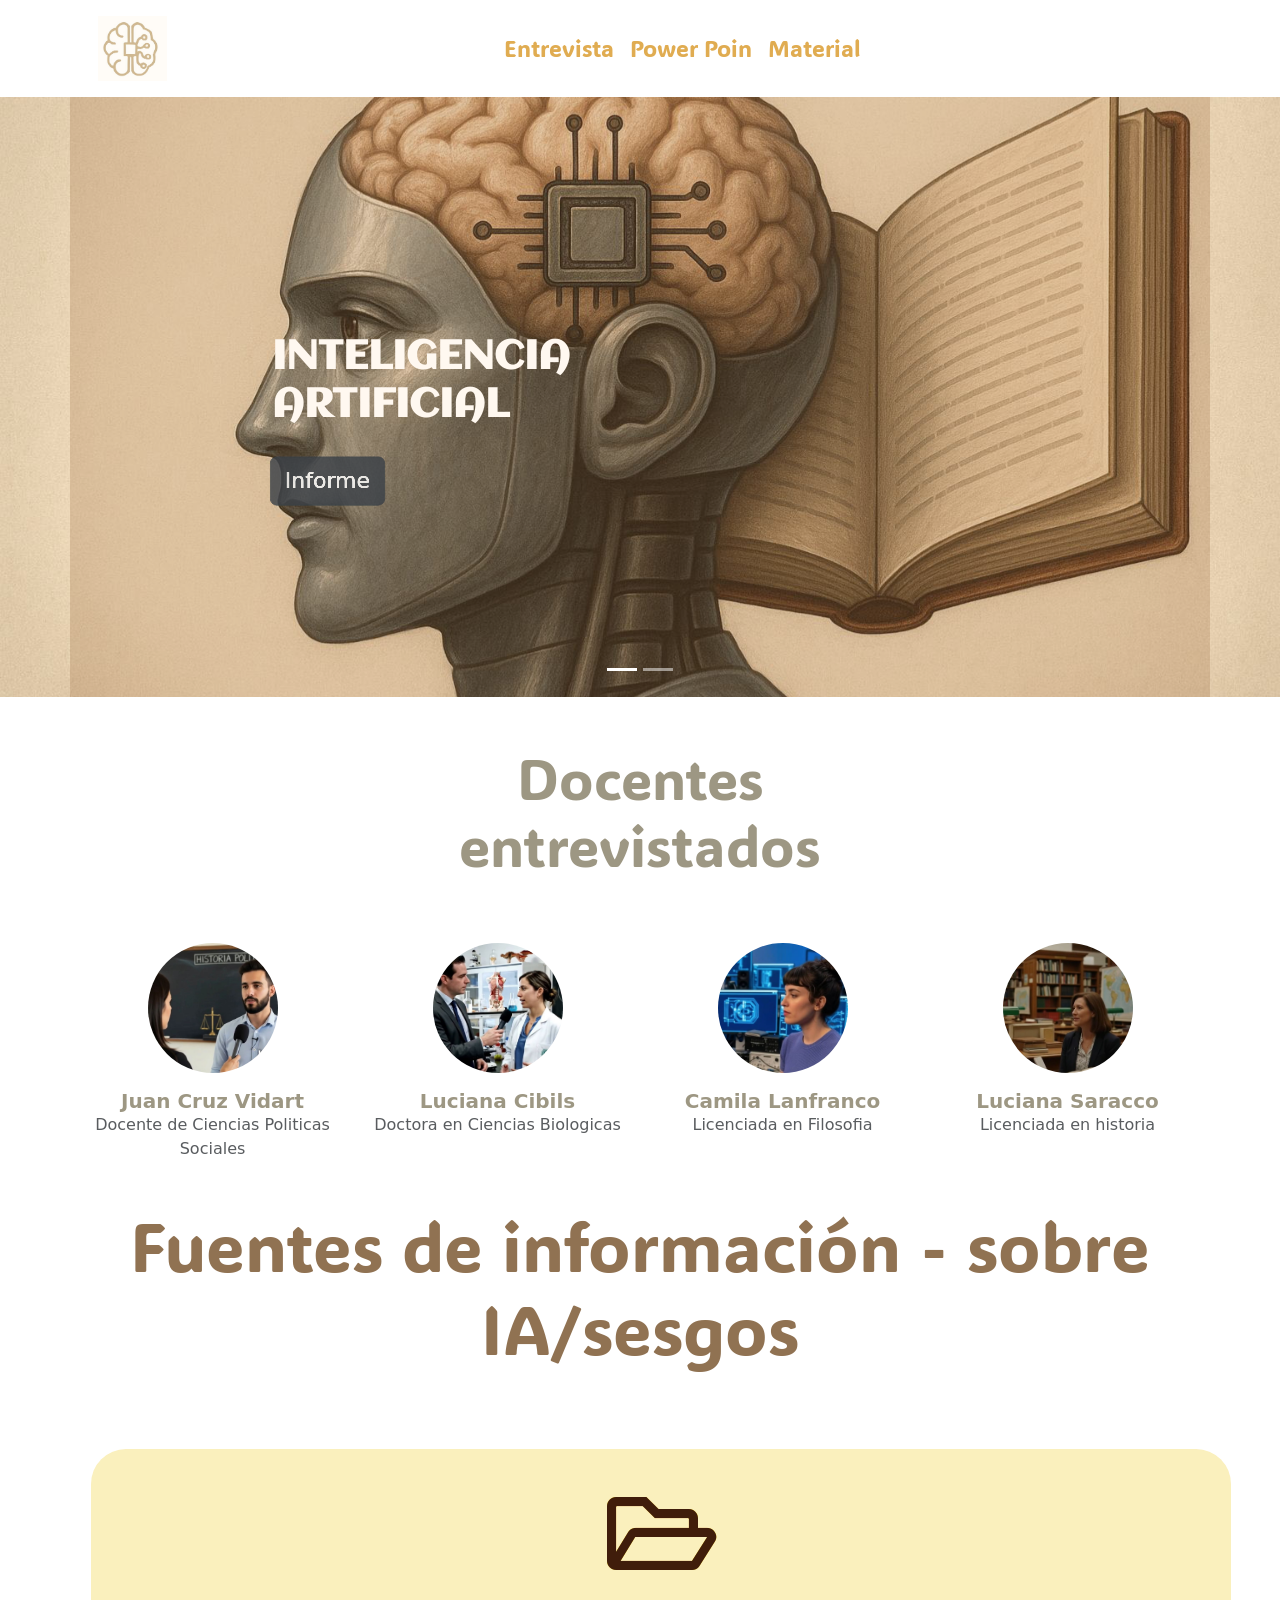
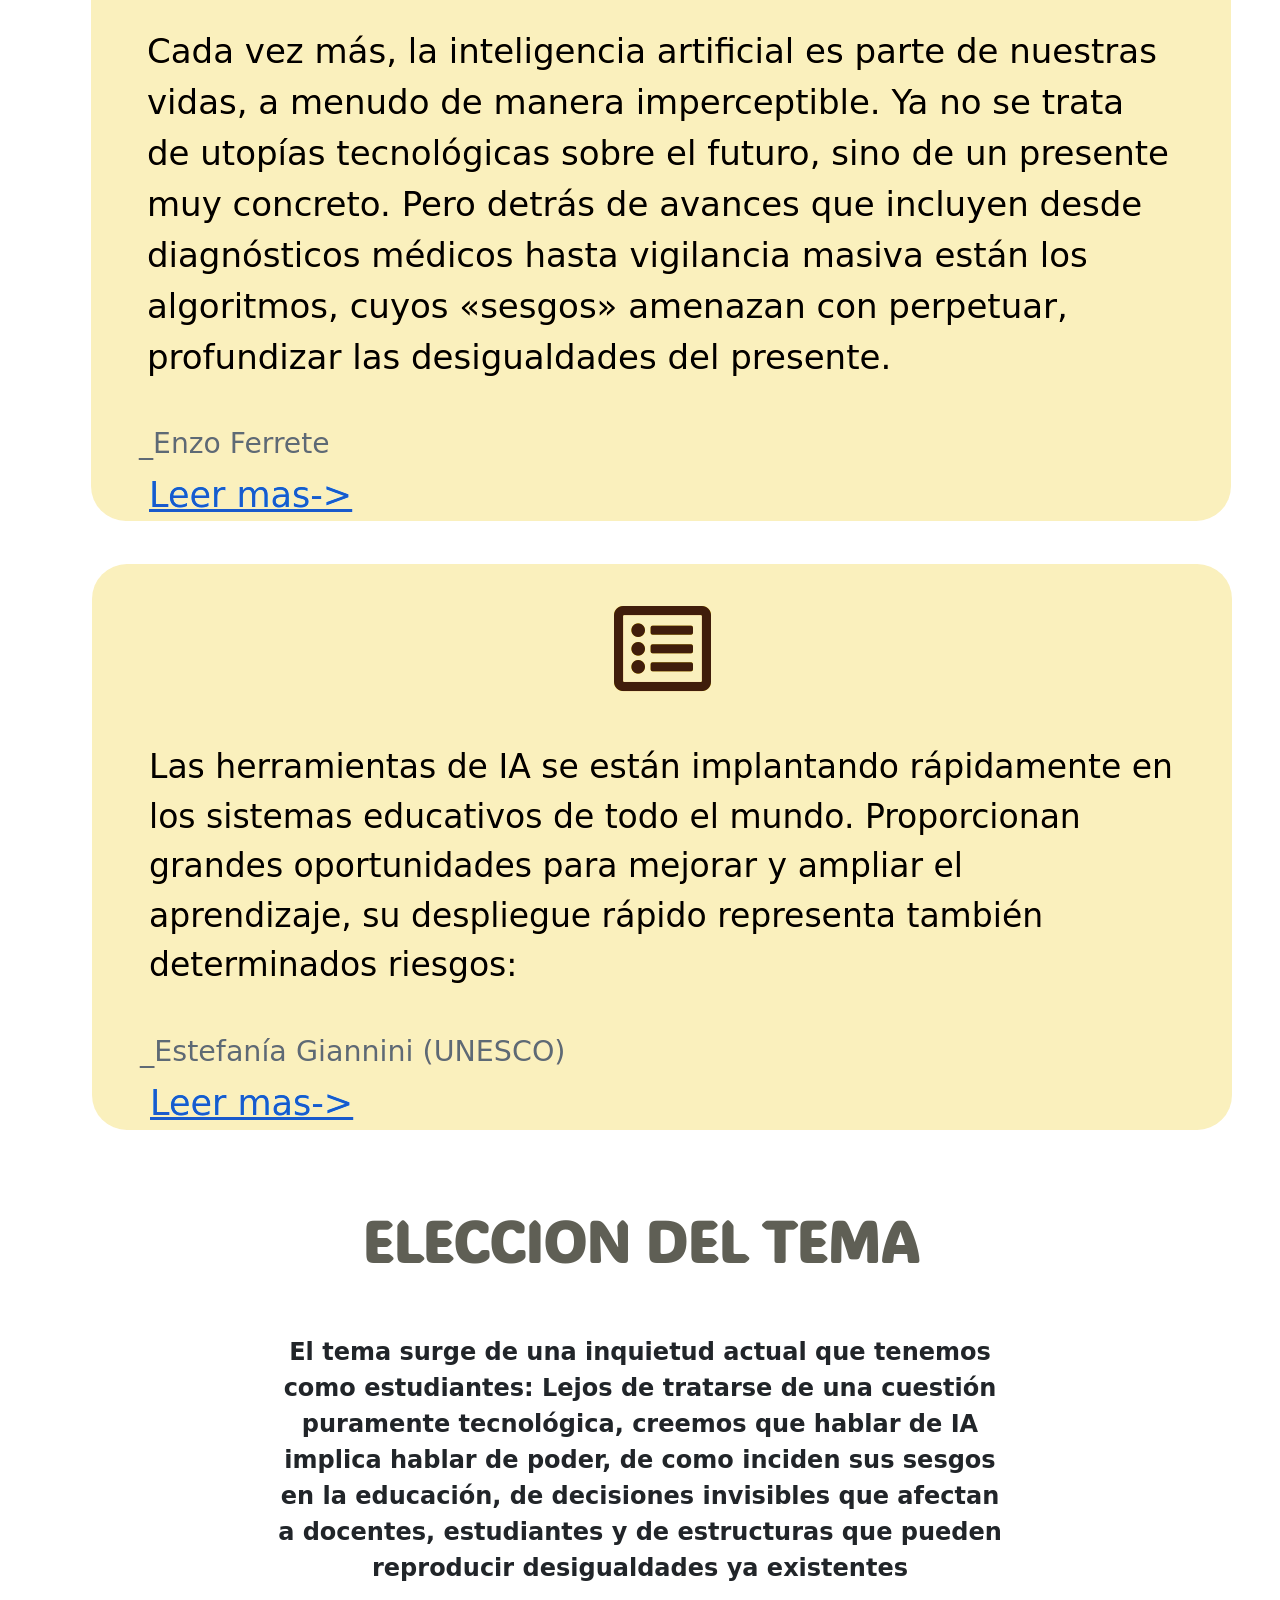
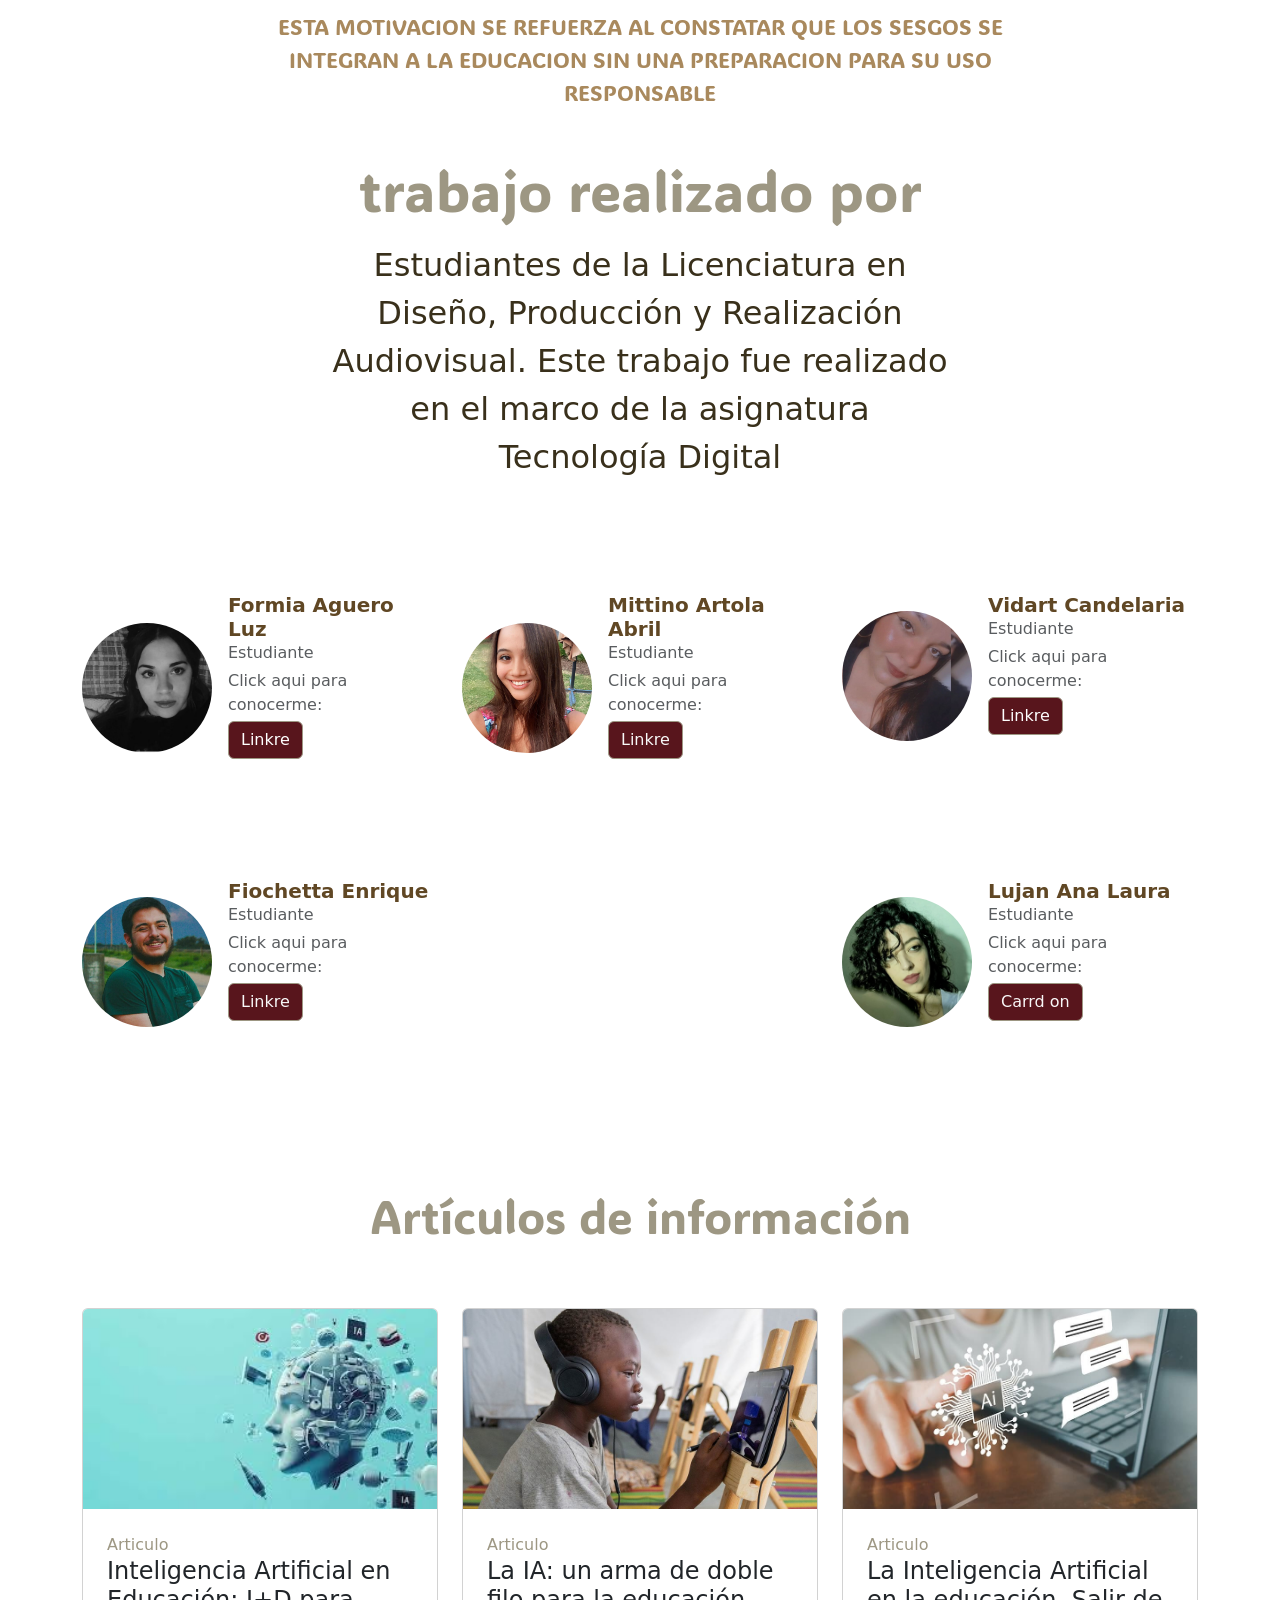
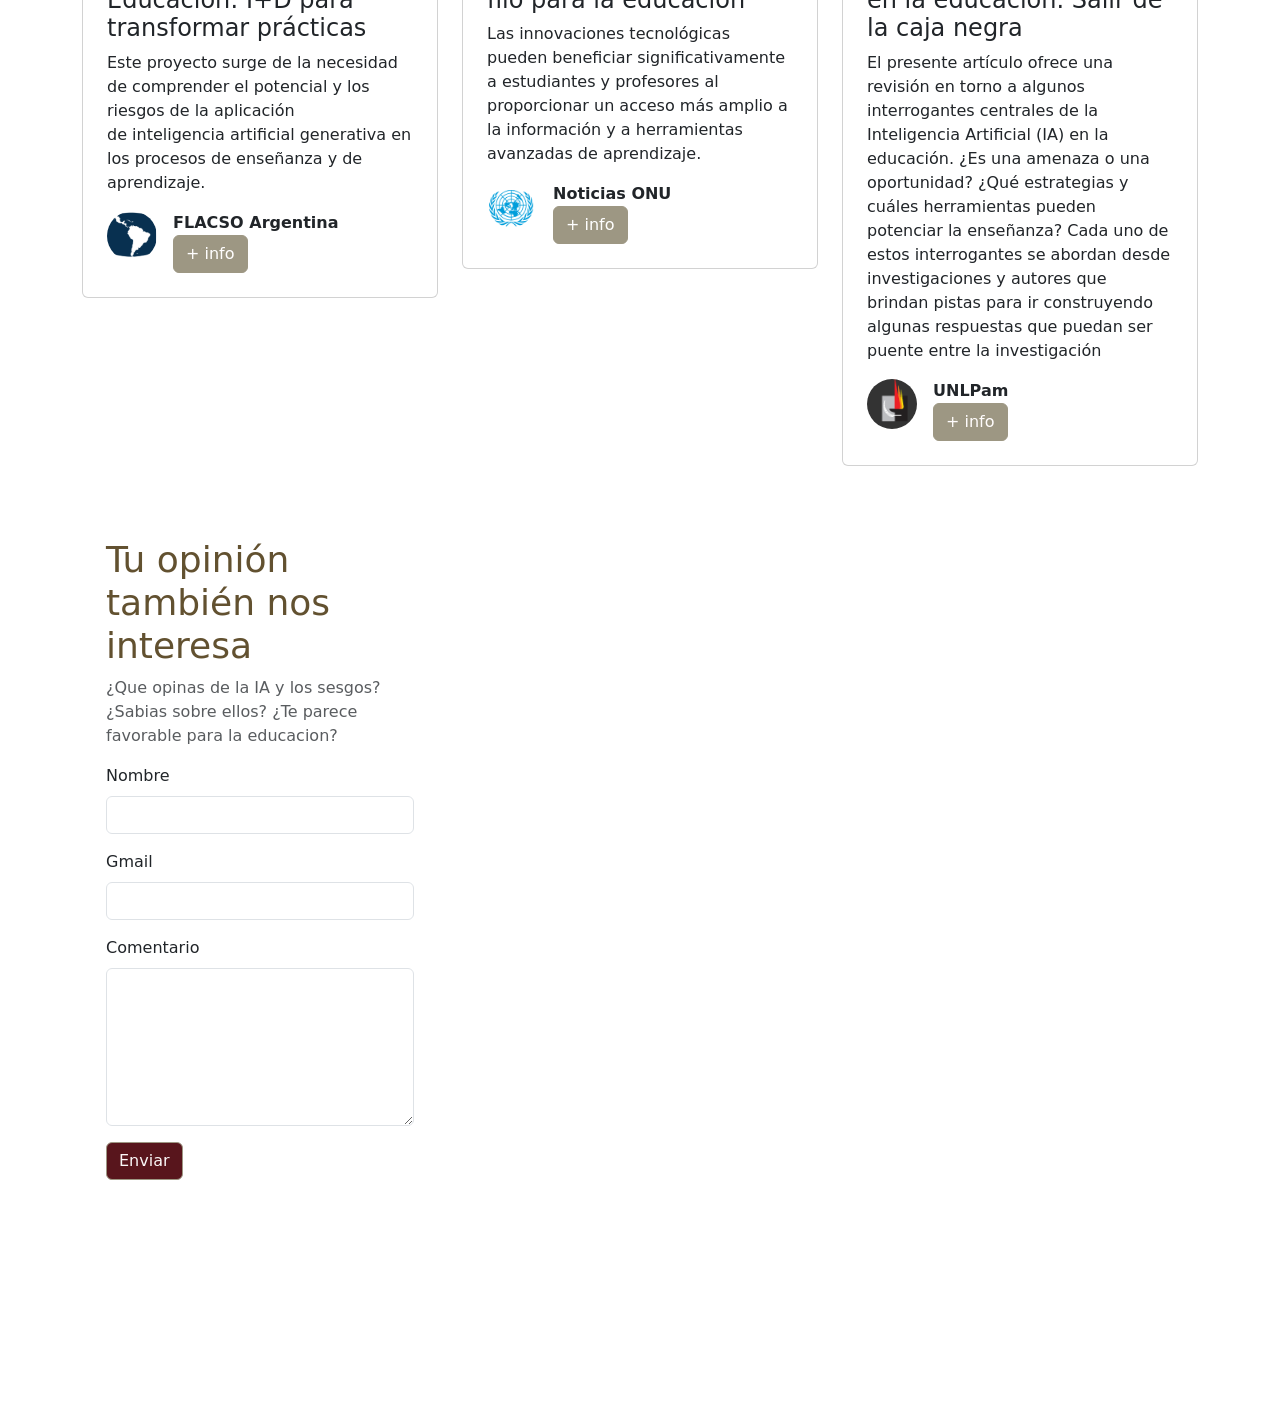
==== commit 4e3c9693: "intento 3 6/11" ====
--- a/index.html
+++ b/index.html
@@ -33,9 +33,9 @@
             <div class="collapse navbar-collapse" id="navcol-3" style="font-size:23px;"><img src="assets/img/WhatsApp%20Image%202025-07-25%20at%2012.48.37%20AM.jpeg" width="69" height="65">
                 <ul class="navbar-nav mx-auto">
                     <li class="nav-item"></li>
-                    <li class="nav-item"><a class="nav-link active" href="entrevista.html"><span style="color: rgb(207, 154, 64);font-family: 'ADLaM Display', serif;font-weight: bold;">Entrevista</span></a></li>
-                    <li class="nav-item"><a class="nav-link" href="pagina02.html"><span style="color: rgb(224, 172, 81);background-color: rgba(228, 198, 147, 0);font-family: 'ADLaM Display', serif;font-weight: bold;font-size: 23px;">Power Poin</span></a></li>
-                    <li class="nav-item"><a class="nav-link" href="pagina01.html"><span style="color: rgb(224, 172, 81);font-family: 'ADLaM Display', serif;font-weight: bold;">Material</span></a></li>
+                    <li class="nav-item"><a class="nav-link active" href="entrevista.html"><span style="color: rgb(224, 172, 81);font-family: 'ADLaM Display', serif;font-weight: bold;"><span style="font-weight: normal !important;">Entrevista</span></span></a></li>
+                    <li class="nav-item"><a class="nav-link" href="pagina02.html"><span style="color: rgb(224, 172, 81);background-color: rgba(228, 198, 147, 0);font-family: 'ADLaM Display', serif;font-weight: bold;font-size: 23px;"><span style="font-weight: normal !important;">Power Poin</span></span></a></li>
+                    <li class="nav-item"><a class="nav-link" href="pagina01.html"><span style="color: rgb(224, 172, 81);font-family: 'ADLaM Display', serif;font-weight: bold;"><span style="font-weight: normal !important;">Material</span></span></a></li>
                 </ul>
             </div>
         </div>
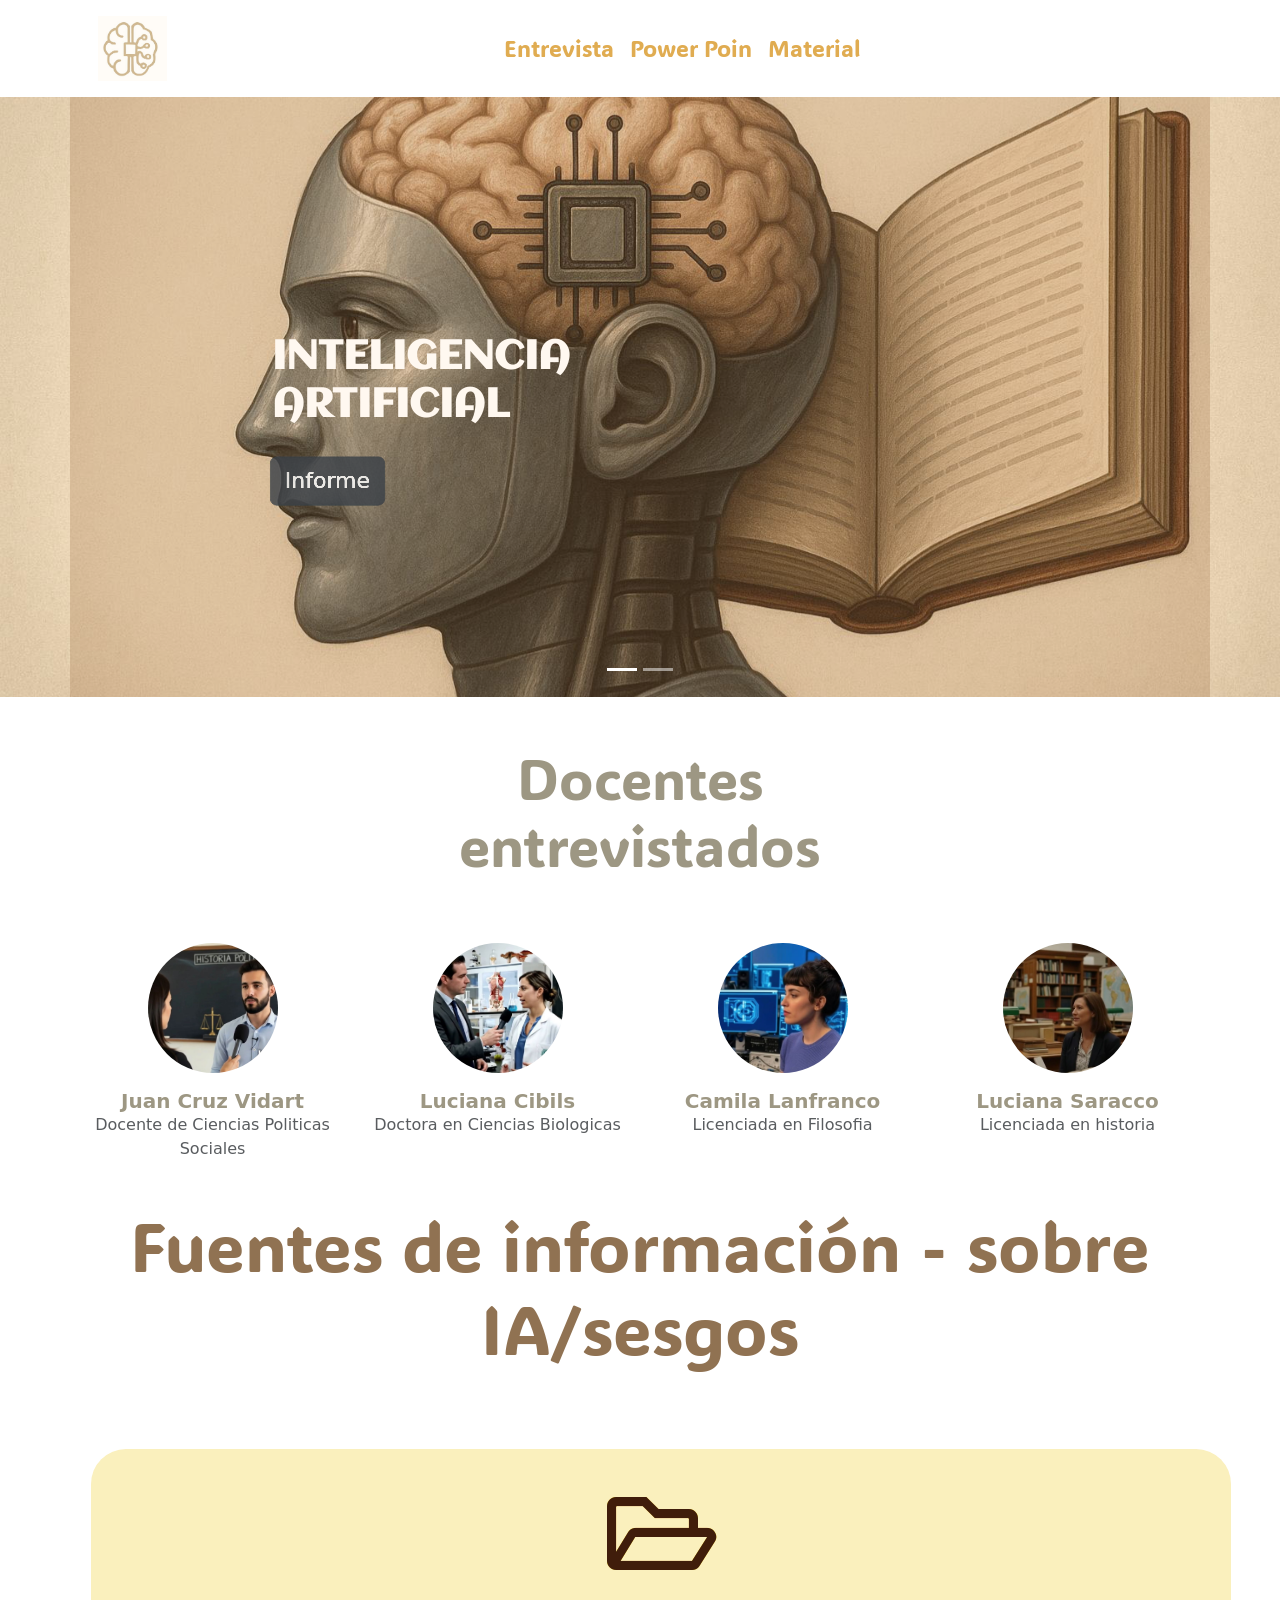
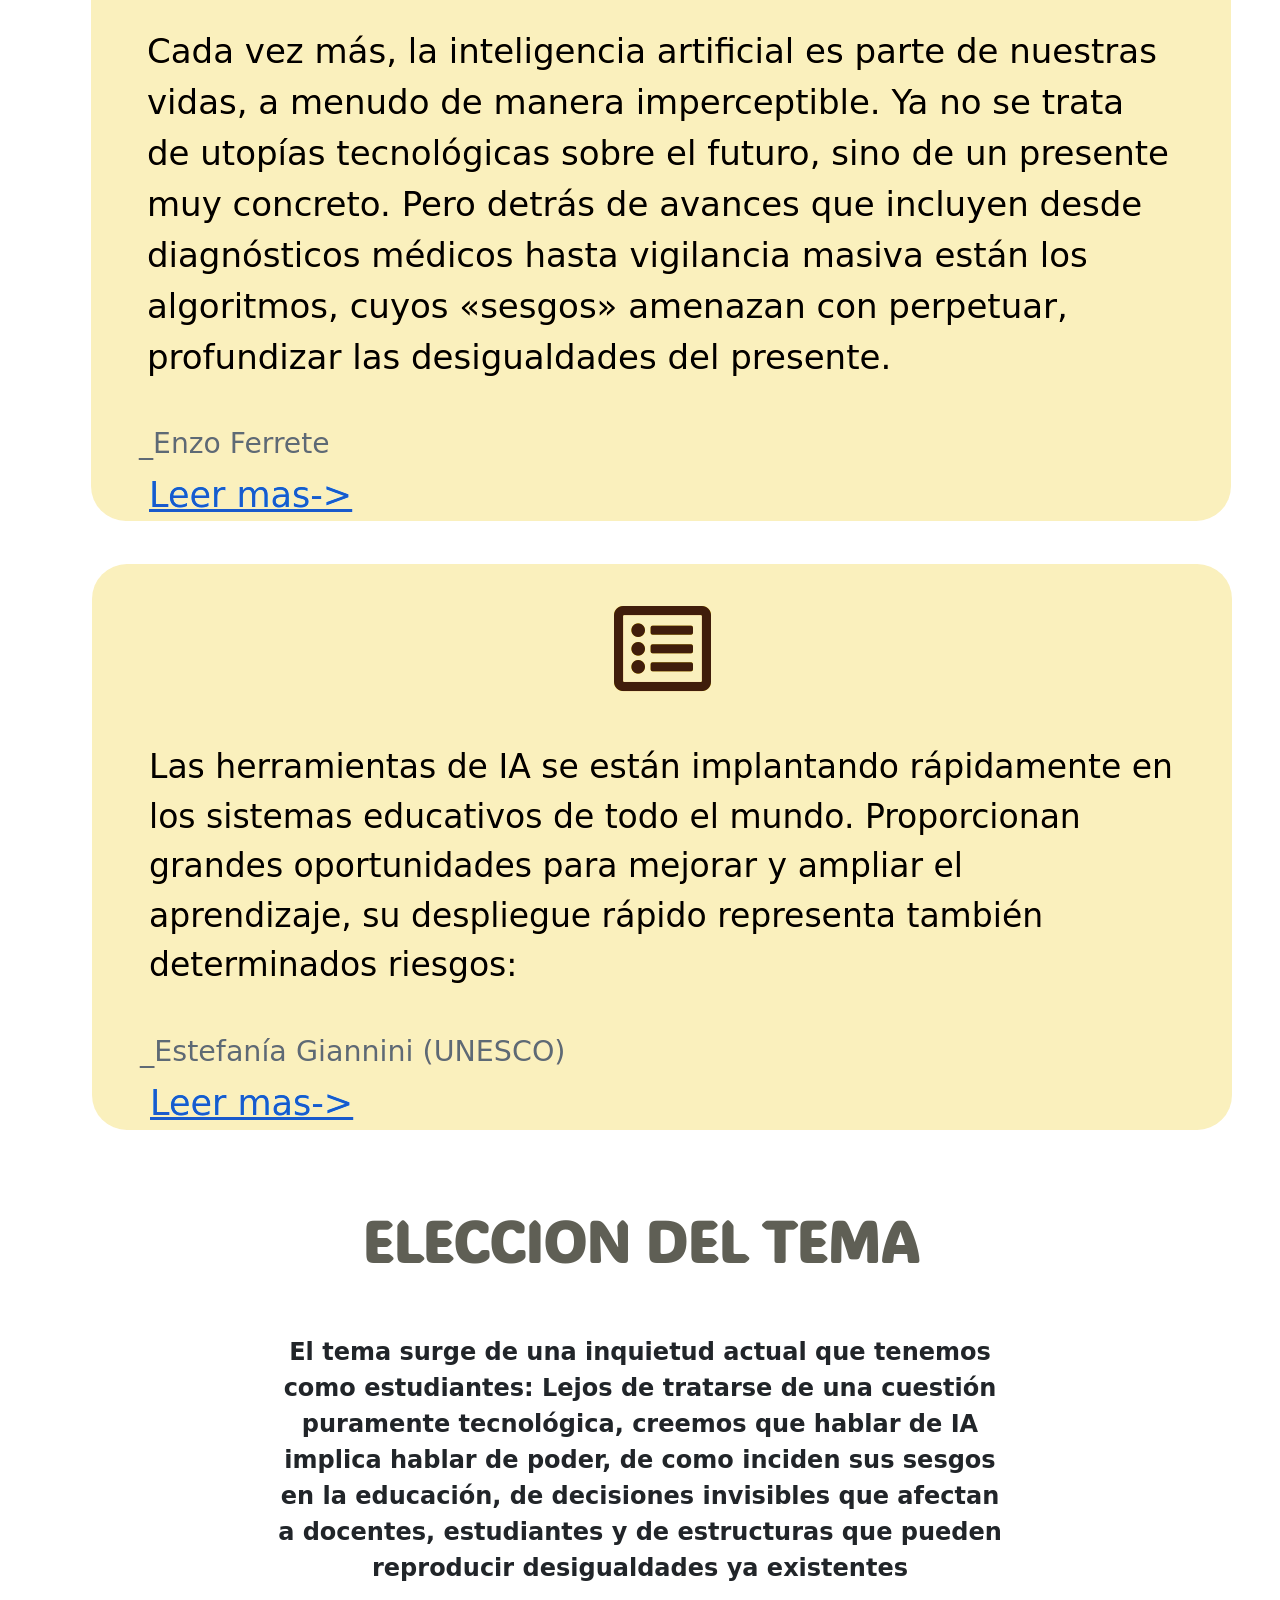
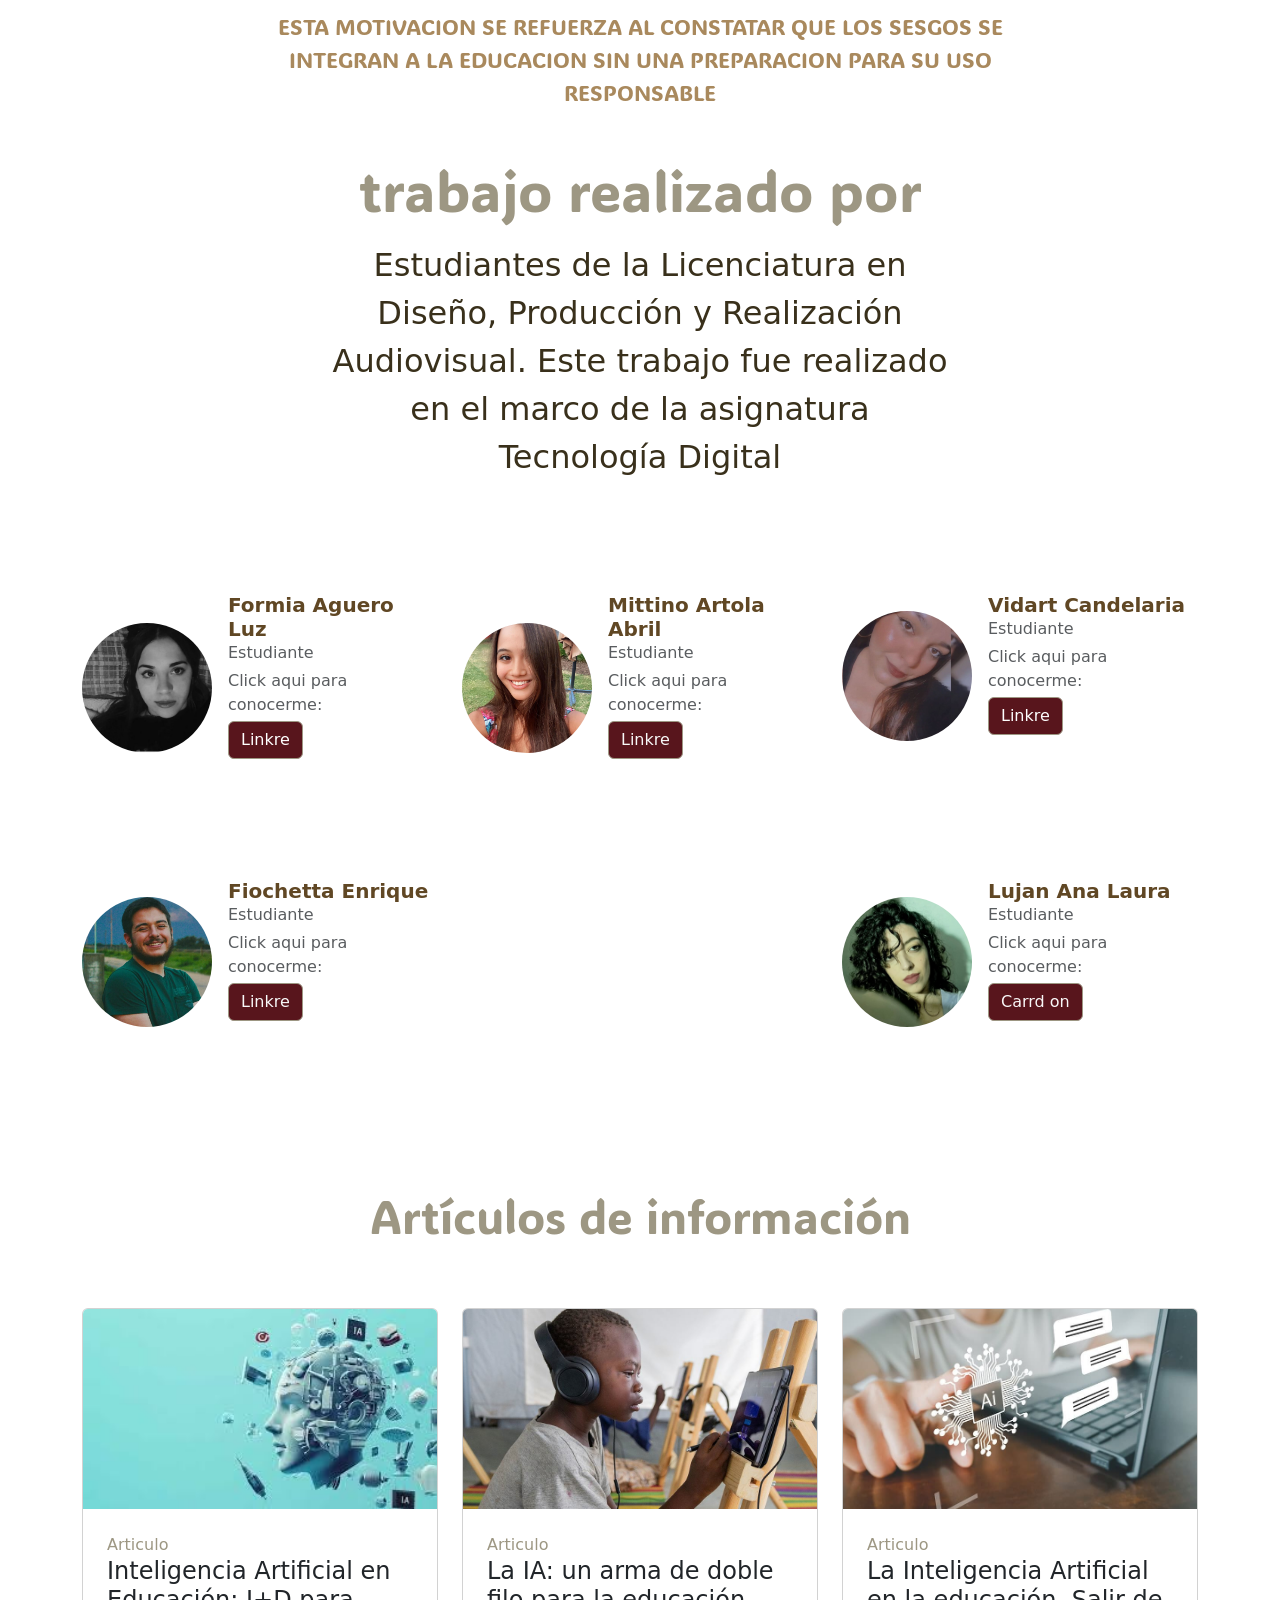
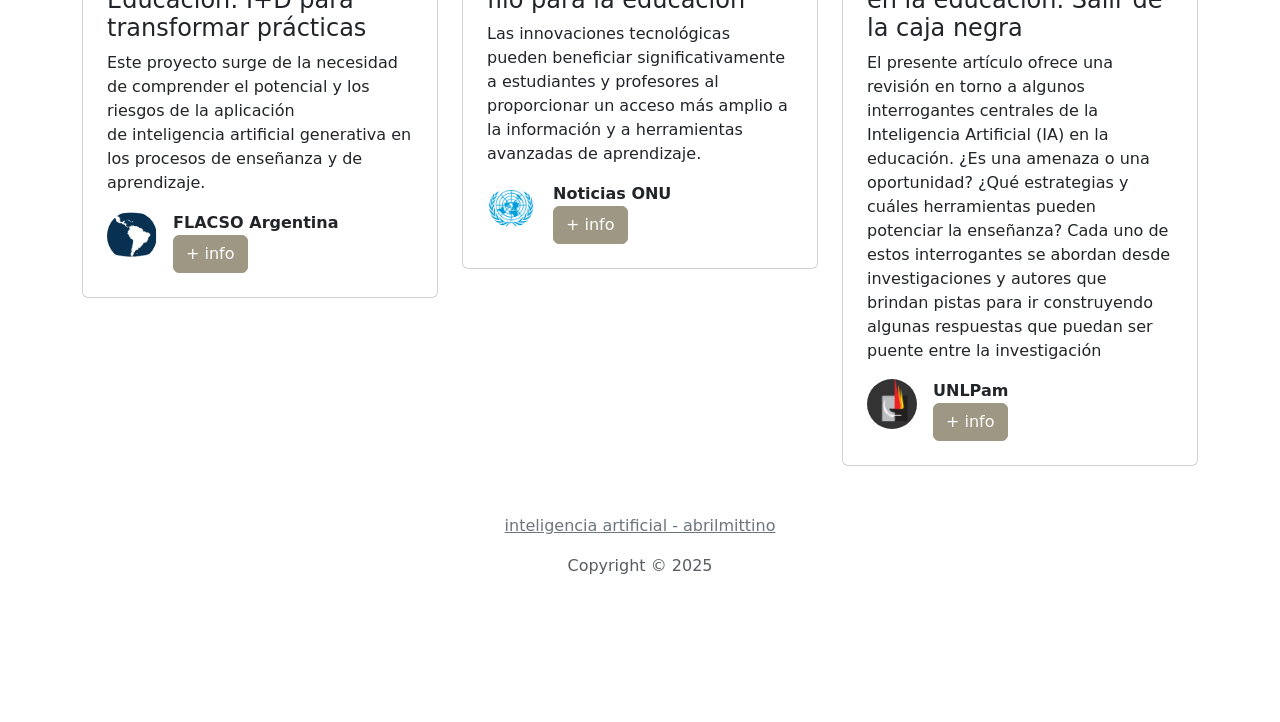
==== commit 64430c63: "Force update" ====
--- a/index.html
+++ b/index.html
@@ -308,25 +308,25 @@
                     </div>
                 </div>
             </div>
+            <footer class="text-center">
+                <div class="container text-muted py-4 py-lg-5">
+                    <ul class="list-inline">
+                        <li class="list-inline-item me-4"><a class="link-secondary" href="#"></a></li>
+                        <li class="list-inline-item me-4"><a class="link-secondary" href="#">inteligencia artificial - abrilmittino</a></li>
+                        <li class="list-inline-item"><a class="link-secondary" href="#"></a></li>
+                    </ul>
+                    <p class="mb-0">Copyright © 2025</p>
+                </div>
+            </footer>
         </div>
         <div class="container position-relative">
             <div class="row">
                 <div class="col-md-6 col-xl-4">
-                    <div>
-                        <form class="p-3 p-xl-4" method="post">
-                            <h4 style="font-size: 36px;"><span style="color: rgb(98, 81, 48);">Tu opinión también&nbsp;nos interesa</span></h4>
-                            <p class="text-muted">¿Que opinas de la IA y los sesgos? ¿Sabias sobre ellos? ¿Te parece favorable para la educacion?</p>
-                            <div class="mb-3"><label class="form-label" for="name">Nombre</label><input class="form-control" type="text" id="name" name="name"></div>
-                            <div class="mb-3"><label class="form-label" for="email">Gmail</label><input class="form-control" type="email" id="email" name="email"></div>
-                            <div class="mb-3"><label class="form-label" for="message">Comentario</label><textarea class="form-control" id="message" name="message" rows="6"></textarea></div>
-                            <div class="mb-3"><a class="btn btn-primary" role="button" href="#https://mail.google.com/mail/" style="background: var(--bs-danger-text-emphasis);"><span style="color: rgb(251, 248, 248);">Enviar</span></a></div>
-                        </form>
-                    </div>
+                    <div></div>
                 </div>
             </div>
         </div>
     </section>
-    <p style="text-align: center;font-size: 26px;"><br><br><br></p>
     <script src="assets/bootstrap/js/bootstrap.min.js"></script>
     <script src="assets/js/bootstrap.min.js"></script>
 </body>
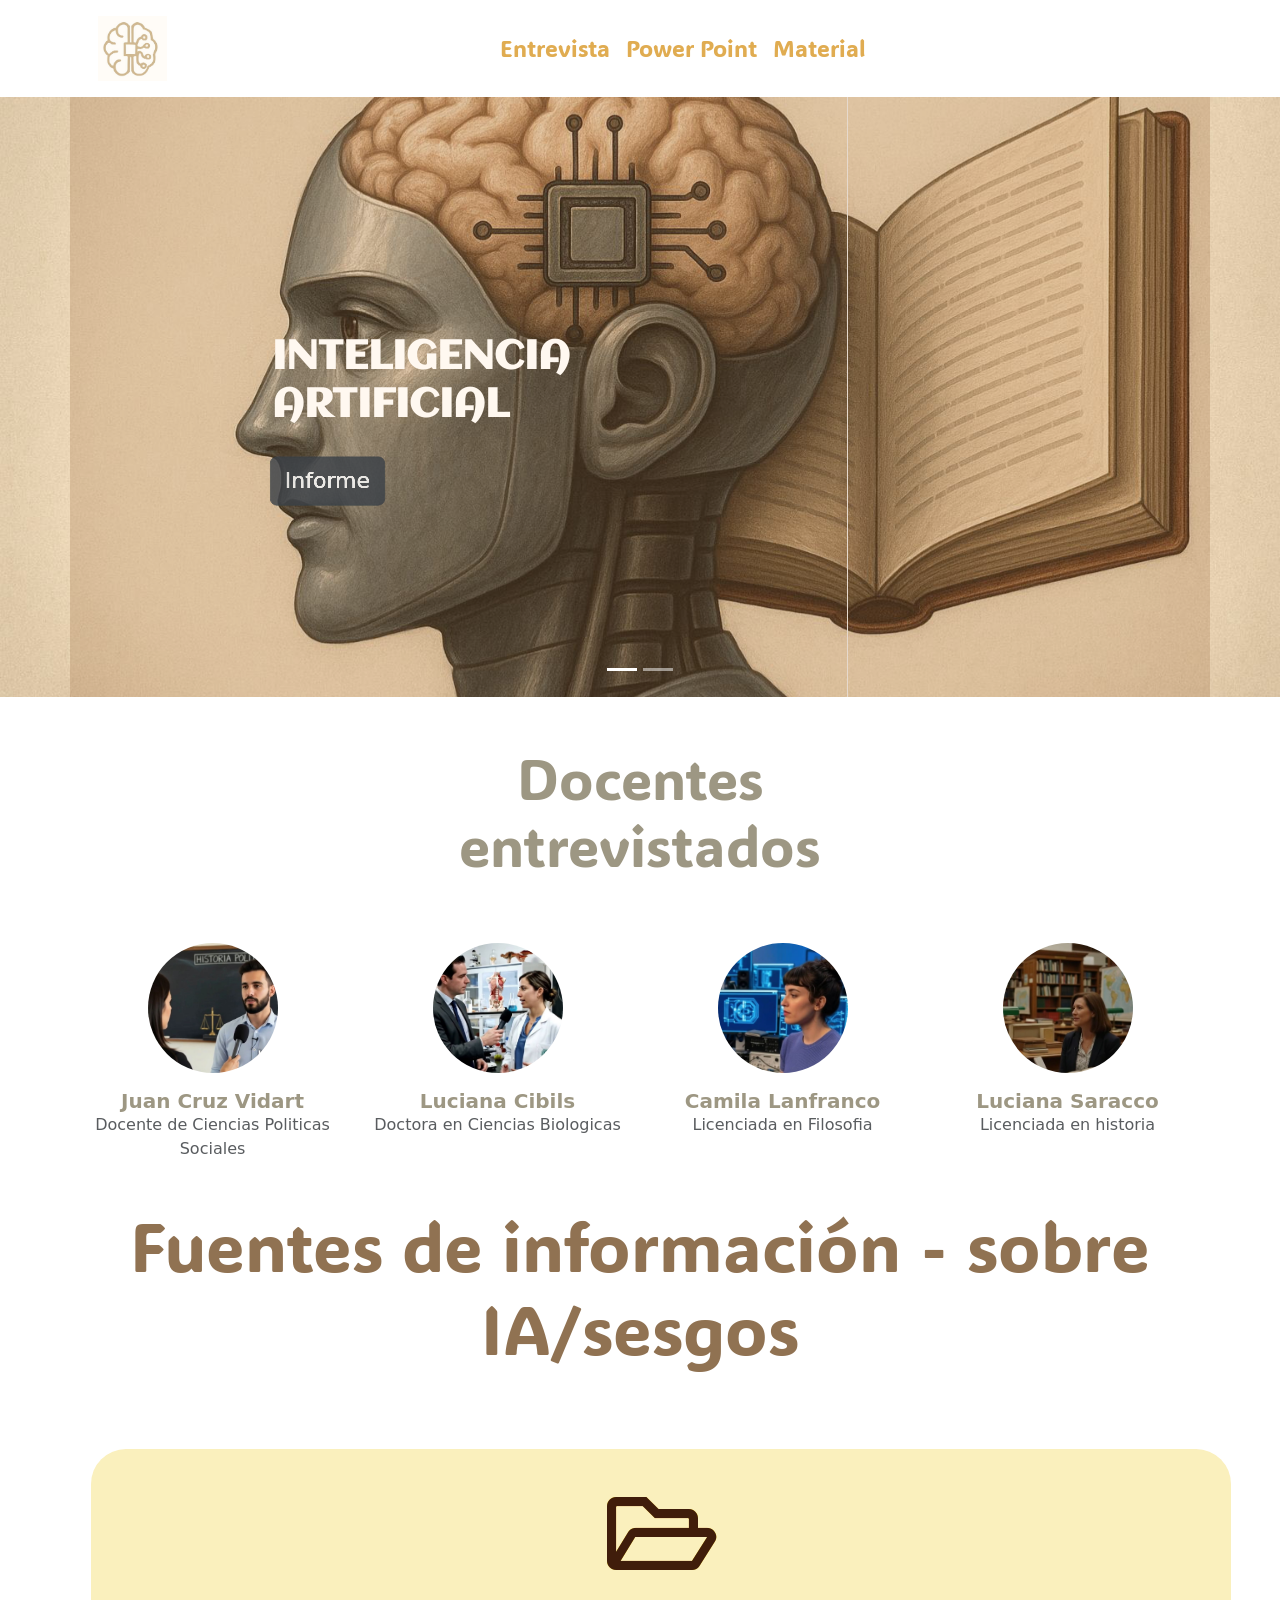
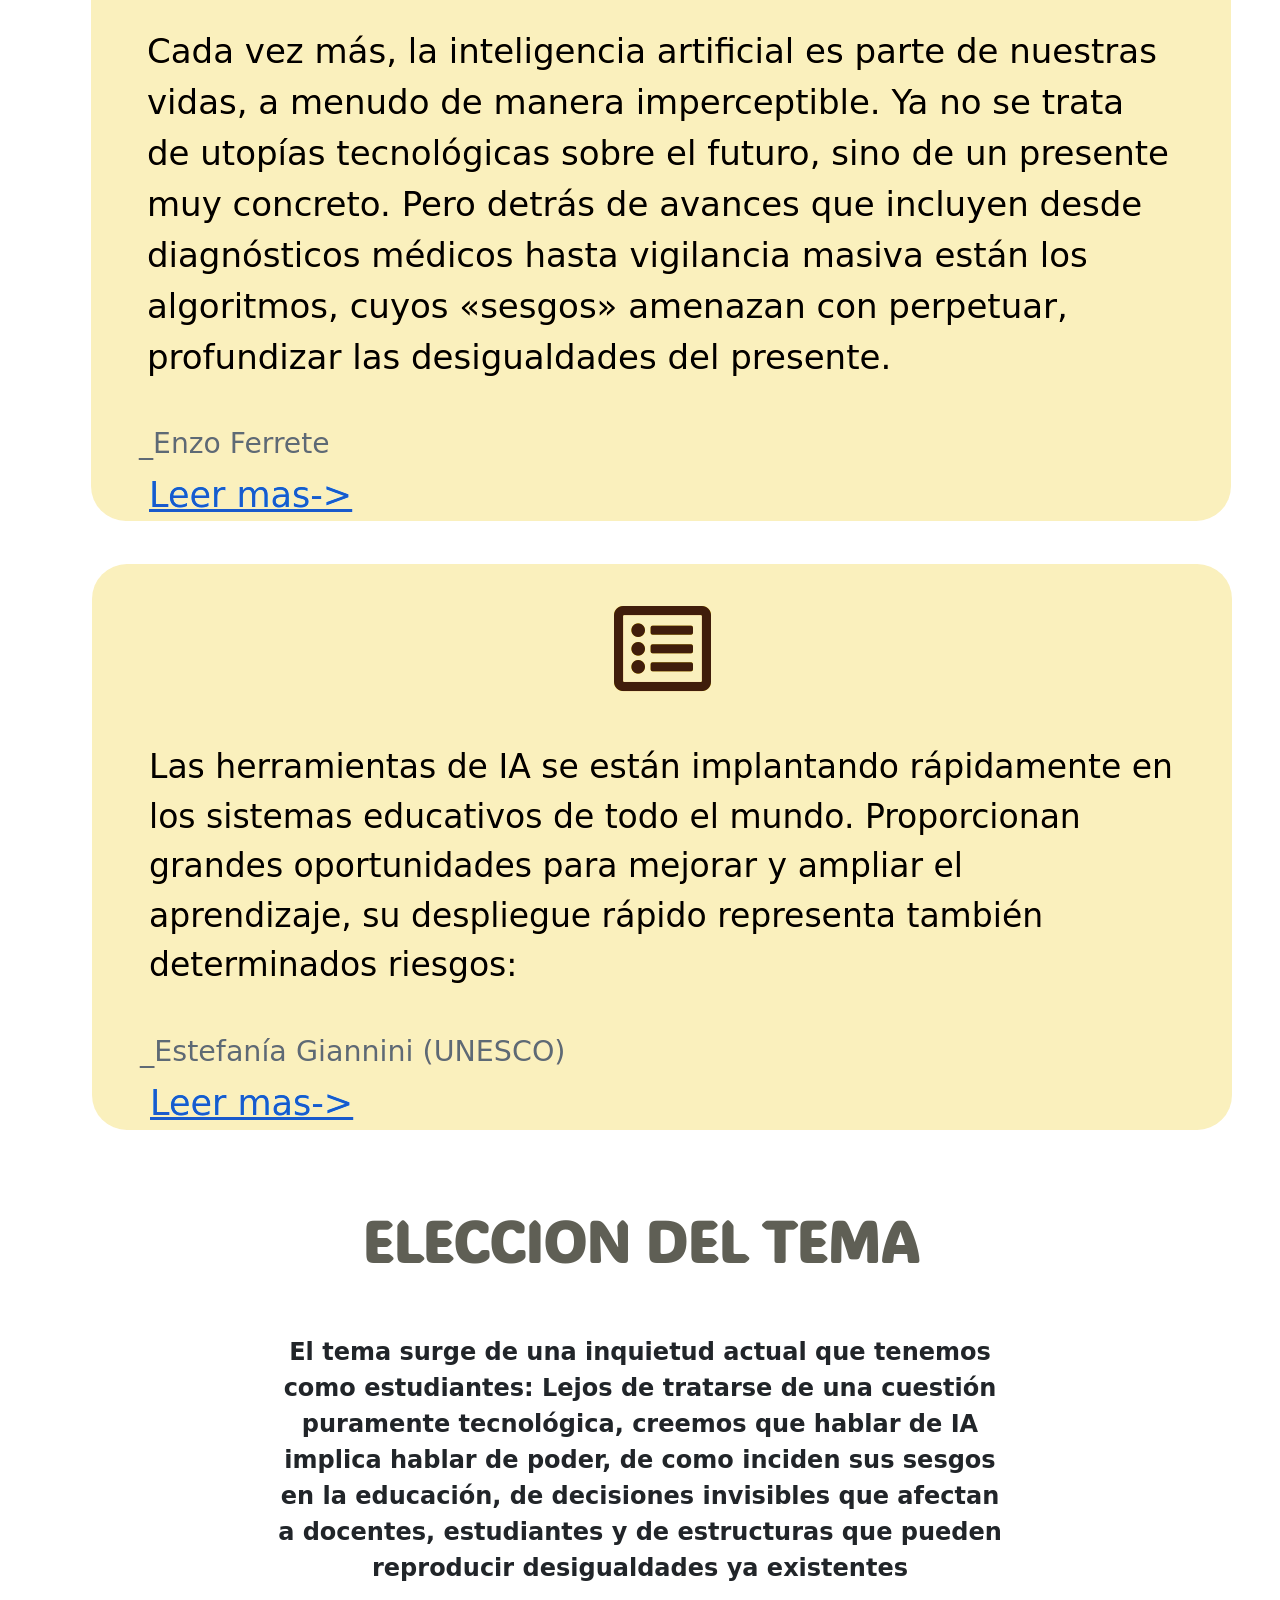
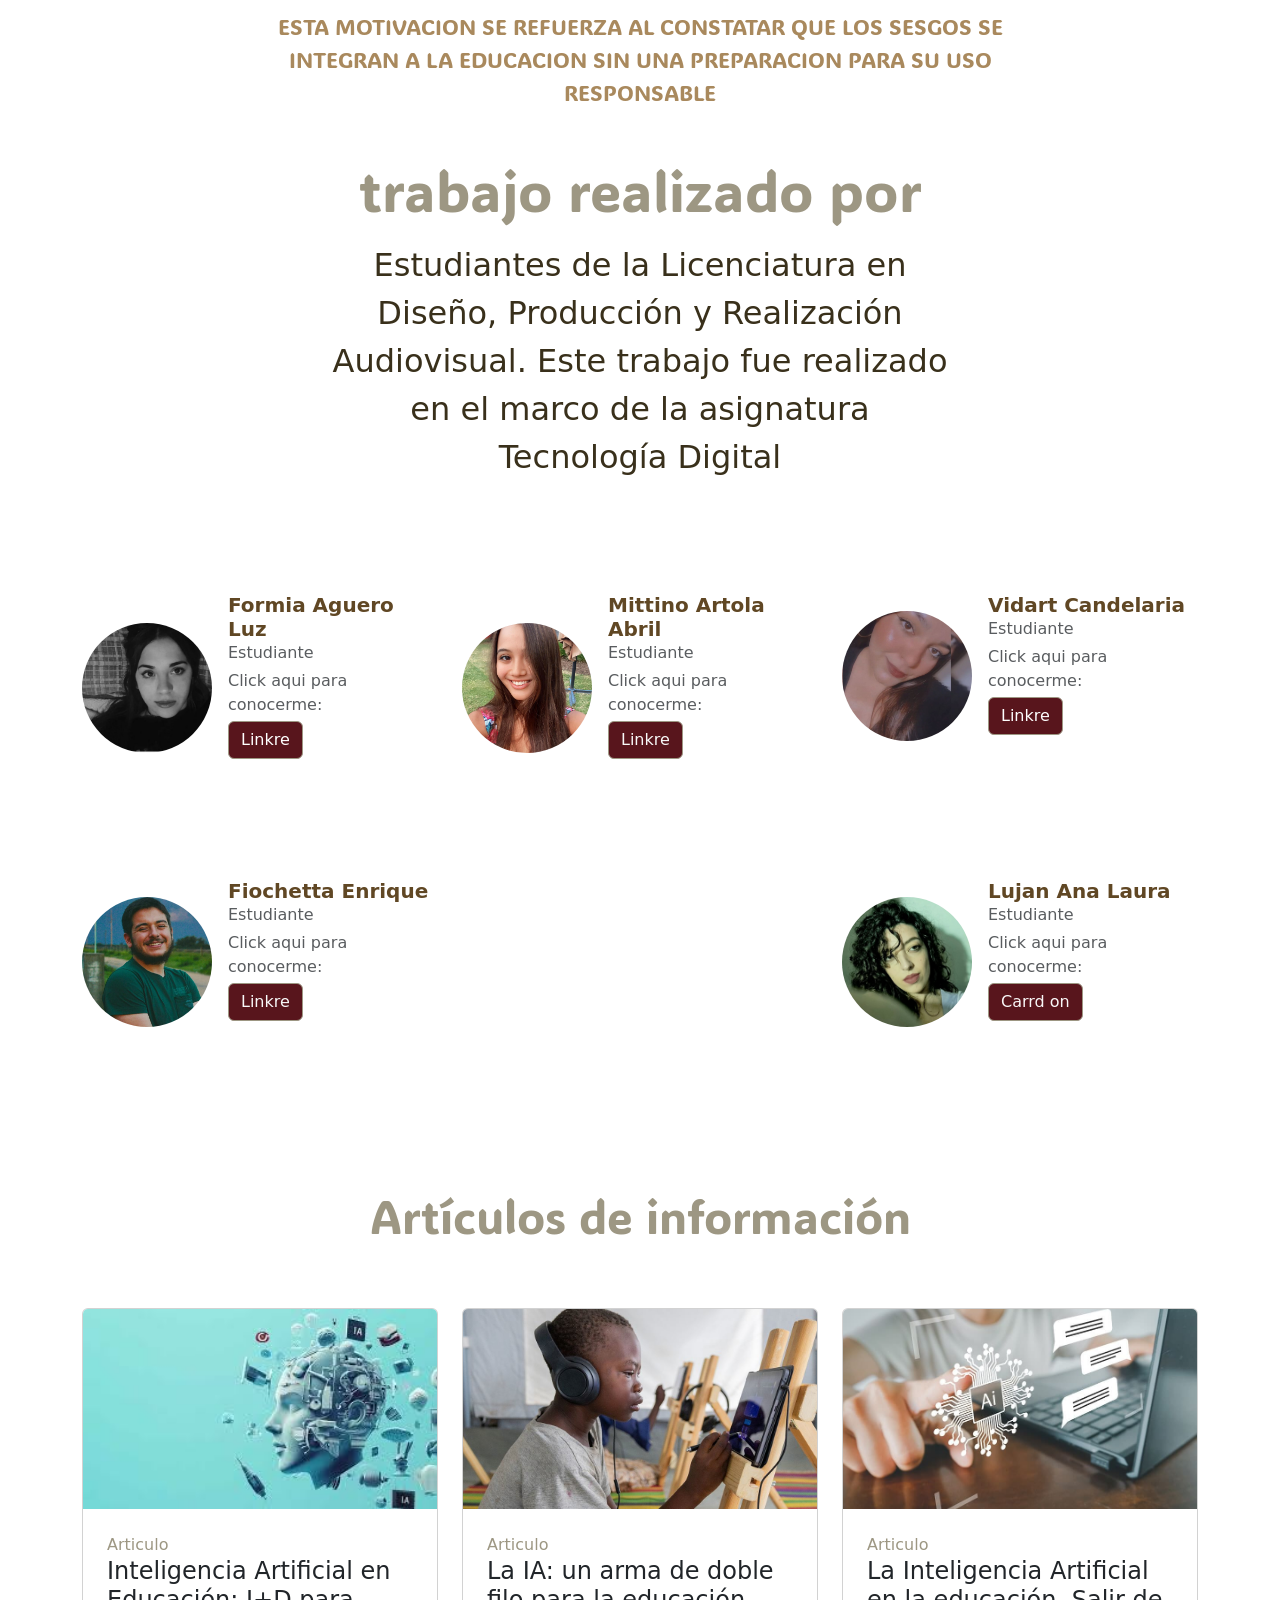
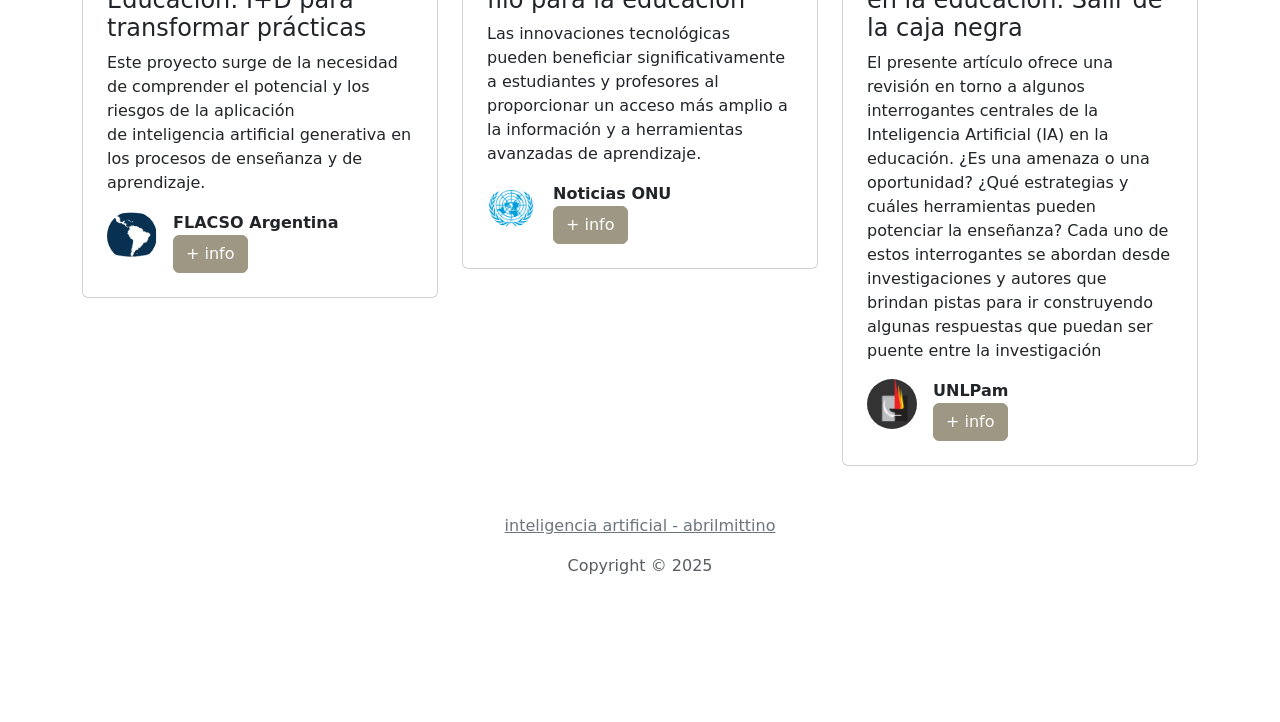
==== commit eb72bd65: "Update index.html" ====
--- a/index.html
+++ b/index.html
@@ -34,7 +34,7 @@
                 <ul class="navbar-nav mx-auto">
                     <li class="nav-item"></li>
                     <li class="nav-item"><a class="nav-link active" href="entrevista.html"><span style="color: rgb(224, 172, 81);font-family: 'ADLaM Display', serif;font-weight: bold;"><span style="font-weight: normal !important;">Entrevista</span></span></a></li>
-                    <li class="nav-item"><a class="nav-link" href="pagina02.html"><span style="color: rgb(224, 172, 81);background-color: rgba(228, 198, 147, 0);font-family: 'ADLaM Display', serif;font-weight: bold;font-size: 23px;"><span style="font-weight: normal !important;">Power Poin</span></span></a></li>
+                    <li class="nav-item"><a class="nav-link" href="pagina02.html"><span style="color: rgb(224, 172, 81);background-color: rgba(228, 198, 147, 0);font-family: 'ADLaM Display', serif;font-weight: bold;font-size: 23px;"><span style="font-weight: normal !important;">Power Point</span></span></a></li>
                     <li class="nav-item"><a class="nav-link" href="pagina01.html"><span style="color: rgb(224, 172, 81);font-family: 'ADLaM Display', serif;font-weight: bold;"><span style="font-weight: normal !important;">Material</span></span></a></li>
                 </ul>
             </div>
@@ -331,4 +331,4 @@
     <script src="assets/js/bootstrap.min.js"></script>
 </body>
 
-</html>+</html>
